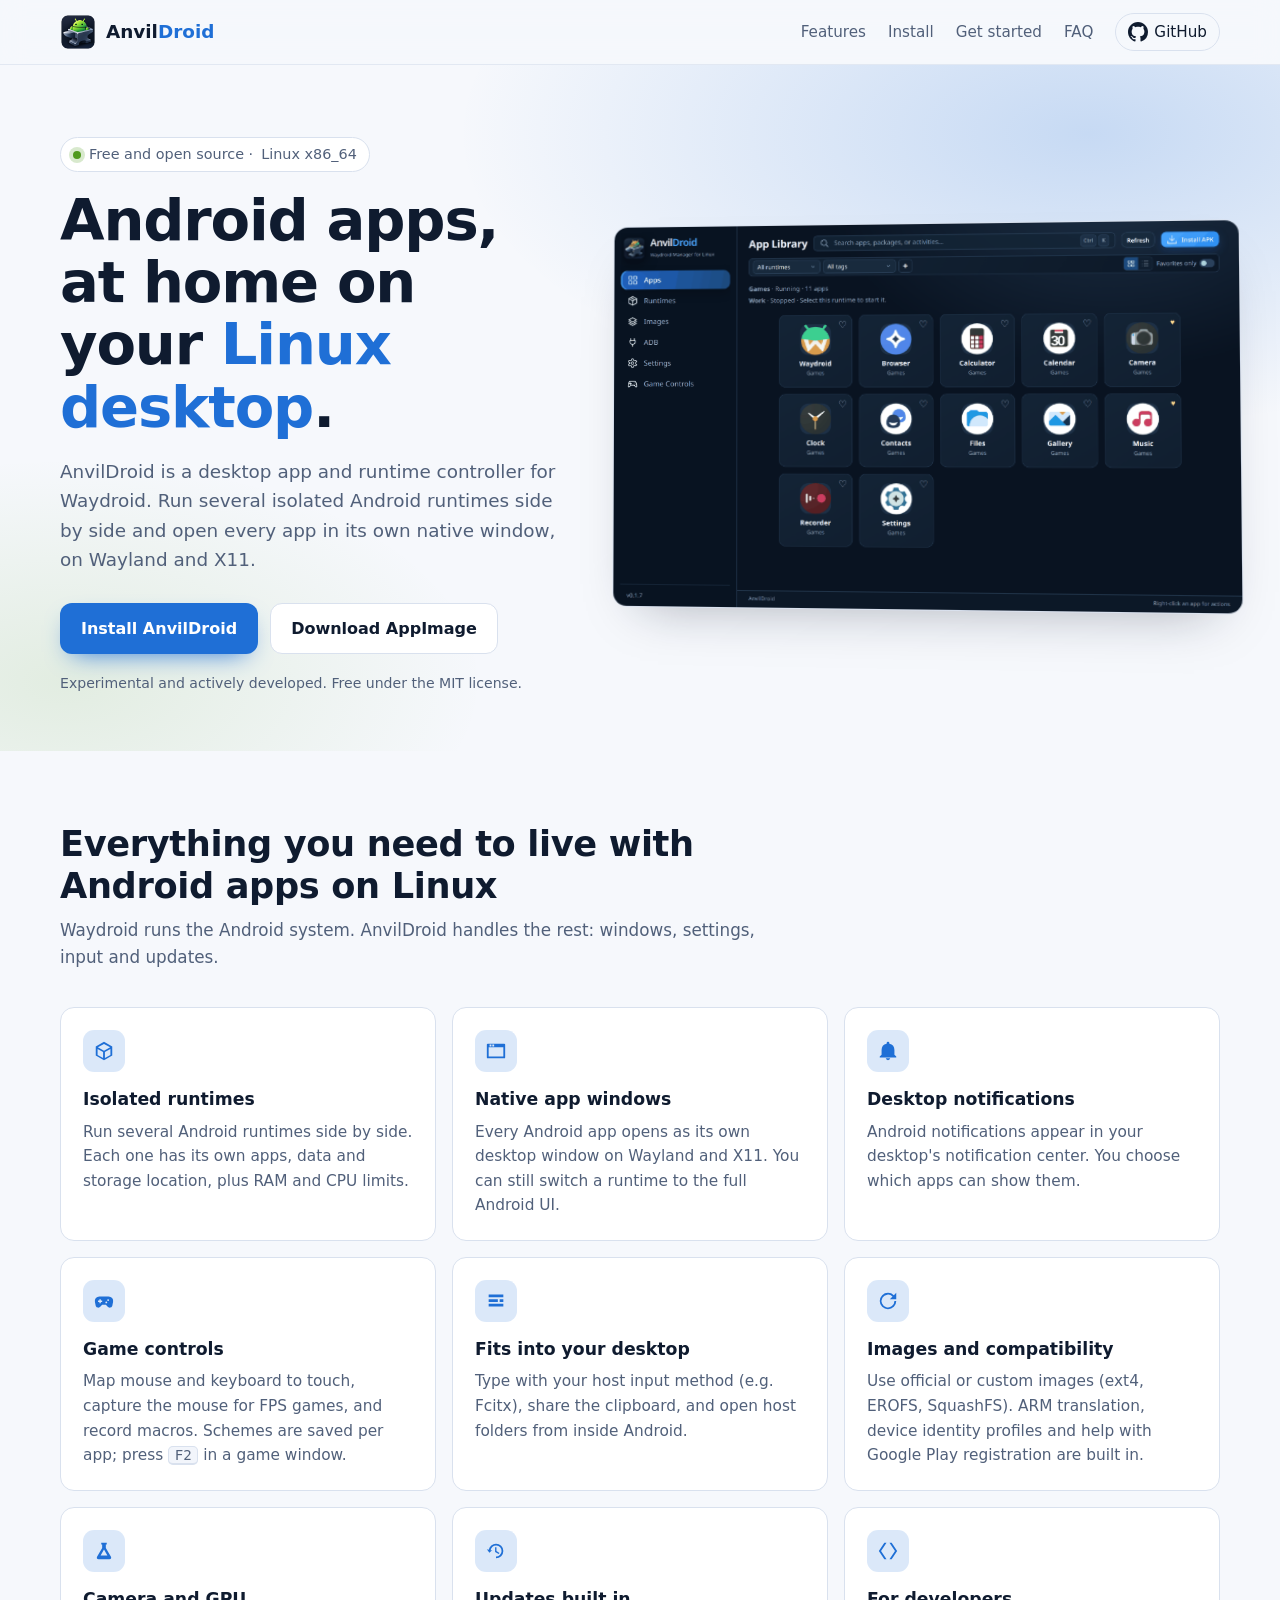
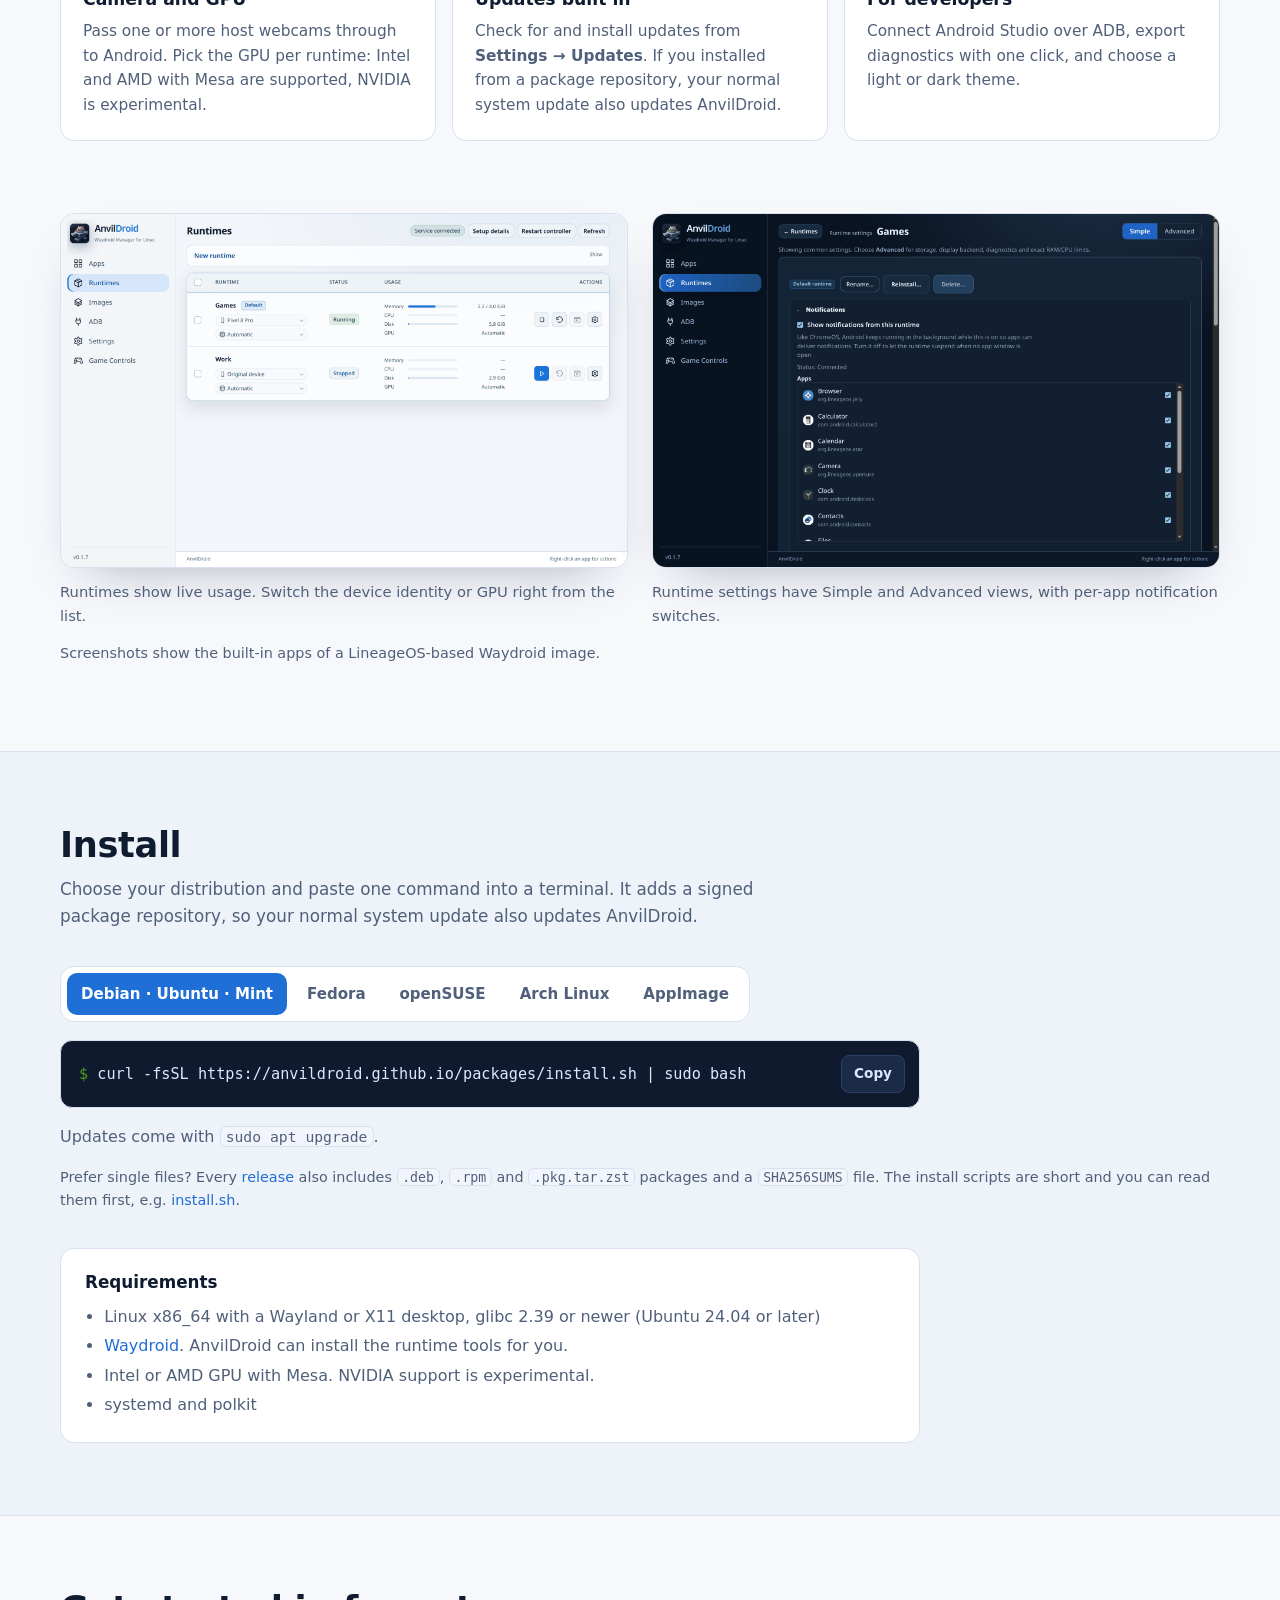
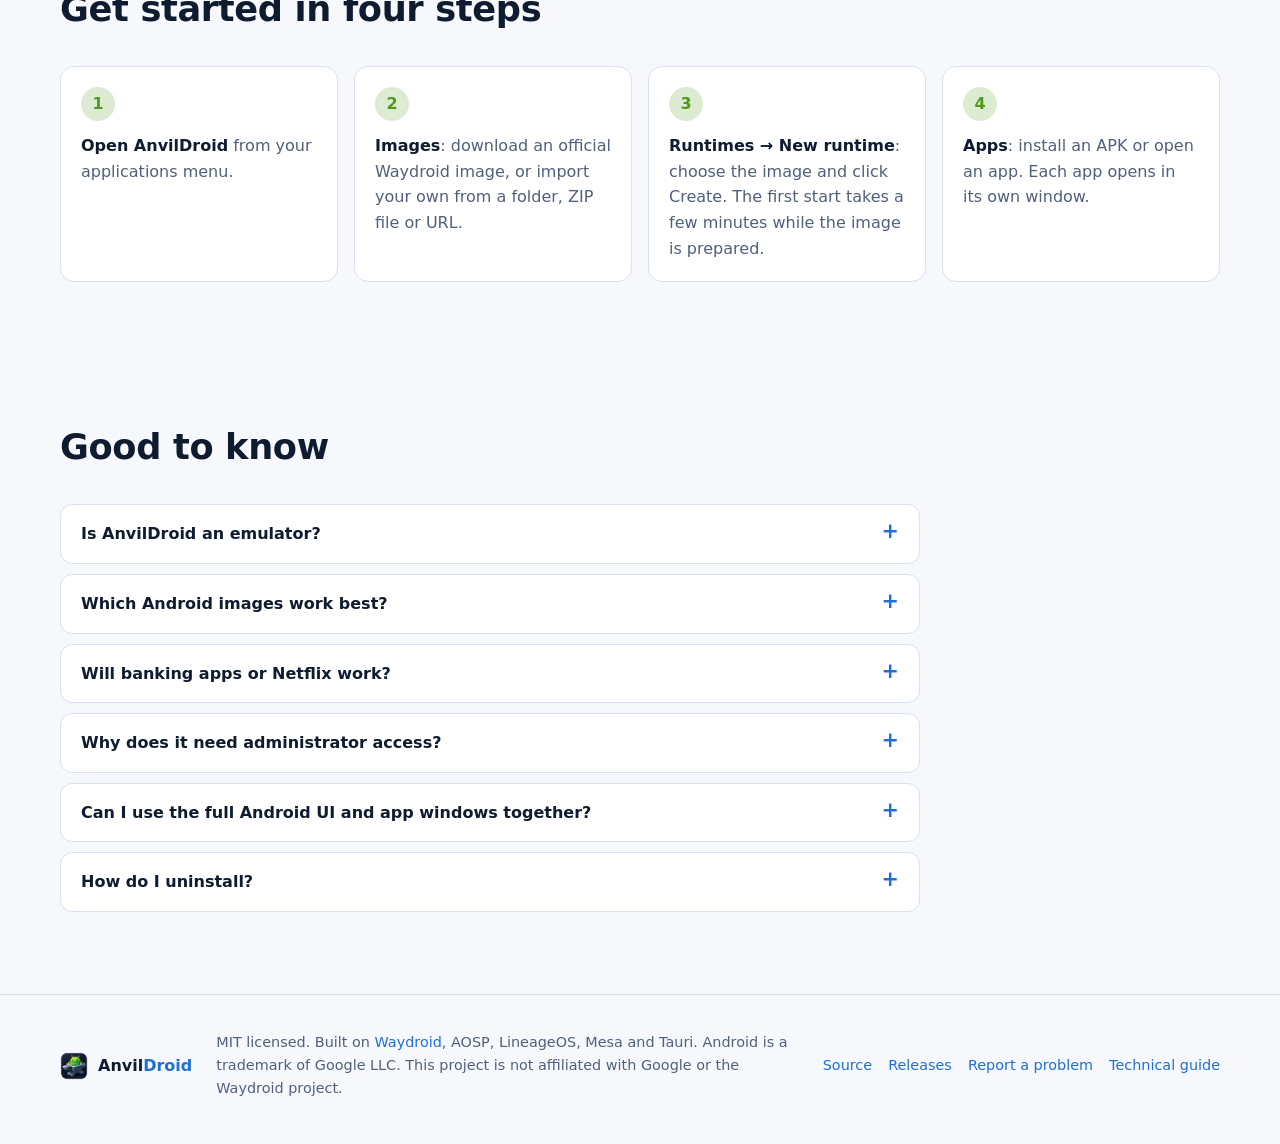
==== index.html @ 88a182c9 "Add AnvilDroid website: features and install guide" ====
<!doctype html>
<html lang="en">
<head>
  <meta charset="utf-8">
  <meta name="viewport" content="width=device-width, initial-scale=1">
  <title>AnvilDroid — Android apps on the Linux desktop</title>
  <meta name="description" content="AnvilDroid runs Android apps on Linux as native desktop windows. Isolated Waydroid runtimes, Wayland and X11 app windows, notifications, game controls and one-line installs.">
  <meta name="theme-color" content="#0b1322">
  <link rel="icon" type="image/png" href="assets/favicon.png">
  <link rel="canonical" href="https://anvildroid.github.io/">
  <meta property="og:type" content="website">
  <meta property="og:title" content="AnvilDroid — Android apps on the Linux desktop">
  <meta property="og:description" content="Isolated Android runtimes, native app windows on Wayland and X11, notifications and game controls. Built on Waydroid.">
  <meta property="og:url" content="https://anvildroid.github.io/">
  <meta property="og:image" content="https://anvildroid.github.io/assets/apps.png">
  <meta name="twitter:card" content="summary_large_image">
  <link rel="stylesheet" href="style.css">
  <script defer src="script.js"></script>
</head>
<body>
  <a class="skip" href="#install">Skip to install</a>

  <header class="nav">
    <div class="wrap nav-inner">
      <a class="brand" href="#top" aria-label="AnvilDroid home">
        <img src="assets/icon.png" alt="" width="36" height="36">
        <span>Anvil<b>Droid</b></span>
      </a>
      <nav aria-label="Sections">
        <a href="#features">Features</a>
        <a href="#install">Install</a>
        <a href="#start">Get started</a>
        <a href="#faq">FAQ</a>
        <a class="gh" href="https://github.com/anvildroid/anvildroid" aria-label="AnvilDroid on GitHub">
          <svg viewBox="0 0 16 16" width="20" height="20" aria-hidden="true"><path fill="currentColor" d="M8 0C3.58 0 0 3.58 0 8c0 3.54 2.29 6.53 5.47 7.59.4.07.55-.17.55-.38 0-.19-.01-.82-.01-1.49-2.01.37-2.53-.49-2.69-.94-.09-.23-.48-.94-.82-1.13-.28-.15-.68-.52-.01-.53.63-.01 1.08.58 1.23.82.72 1.21 1.87.87 2.33.66.07-.52.28-.87.51-1.07-1.78-.2-3.64-.89-3.64-3.95 0-.87.31-1.59.82-2.15-.08-.2-.36-1.02.08-2.12 0 0 .67-.21 2.2.82.64-.18 1.32-.27 2-.27.68 0 1.36.09 2 .27 1.53-1.04 2.2-.82 2.2-.82.44 1.1.16 1.92.08 2.12.51.56.82 1.27.82 2.15 0 3.07-1.87 3.75-3.65 3.95.29.25.54.73.54 1.48 0 1.07-.01 1.93-.01 2.2 0 .21.15.46.55.38A8.013 8.013 0 0016 8c0-4.42-3.58-8-8-8z"/></svg>
          <span>GitHub</span>
        </a>
      </nav>
    </div>
  </header>

  <main id="top">
    <section class="hero">
      <div class="wrap hero-inner">
        <div class="hero-copy">
          <p class="eyebrow"><span class="dot" aria-hidden="true"></span> Free and open source · <span data-version>Linux x86_64</span></p>
          <h1>Android apps, at home on your <em>Linux desktop</em>.</h1>
          <p class="lead">AnvilDroid is a desktop app and runtime controller for Waydroid.
            Run several isolated Android runtimes side by side and open every app in its own native window,
            on Wayland and X11.</p>
          <div class="cta">
            <a class="btn primary" href="#install">Install AnvilDroid</a>
            <a class="btn ghost" href="https://github.com/anvildroid/anvildroid/releases/latest" data-release-link>Download AppImage</a>
          </div>
          <p class="note">Experimental and actively developed. Free under the MIT license.</p>
        </div>
        <figure class="shot hero-shot">
          <img src="assets/apps.png" alt="AnvilDroid app library showing Android apps from a running runtime" width="1920" height="1200">
        </figure>
      </div>
    </section>

    <section id="features" class="section">
      <div class="wrap">
        <header class="section-head">
          <h2>Everything you need to live with Android apps on Linux</h2>
          <p>Waydroid runs the Android system. AnvilDroid handles the rest: windows, settings, input and updates.</p>
        </header>
        <div class="features">
          <article class="feature">
            <div class="ico" aria-hidden="true"><svg viewBox="0 0 24 24"><path d="M12 2 3 7v10l9 5 9-5V7l-9-5Zm0 2.3 6.7 3.7L12 11.7 5.3 8 12 4.3ZM5 9.7l6 3.3v6.6l-6-3.3V9.7Zm8 9.9V13l6-3.3v6.6l-6 3.3Z"/></svg></div>
            <h3>Isolated runtimes</h3>
            <p>Run several Android runtimes side by side. Each one has its own apps, data and storage location, plus RAM and CPU limits.</p>
          </article>
          <article class="feature">
            <div class="ico" aria-hidden="true"><svg viewBox="0 0 24 24"><path d="M3 4h18a1 1 0 0 1 1 1v14a1 1 0 0 1-1 1H3a1 1 0 0 1-1-1V5a1 1 0 0 1 1-1Zm1 4v10h16V8H4Zm1-3v2h2V5H5Zm3 0v2h2V5H8Z"/></svg></div>
            <h3>Native app windows</h3>
            <p>Every Android app opens as its own desktop window on Wayland and X11. You can still switch a runtime to the full Android UI.</p>
          </article>
          <article class="feature">
            <div class="ico" aria-hidden="true"><svg viewBox="0 0 24 24"><path d="M12 22a2.5 2.5 0 0 0 2.45-2h-4.9A2.5 2.5 0 0 0 12 22Zm7-6V11a7 7 0 0 0-5.5-6.84V3.5a1.5 1.5 0 0 0-3 0v.66A7 7 0 0 0 5 11v5l-2 2v1h18v-1l-2-2Z"/></svg></div>
            <h3>Desktop notifications</h3>
            <p>Android notifications appear in your desktop's notification center. You choose which apps can show them.</p>
          </article>
          <article class="feature">
            <div class="ico" aria-hidden="true"><svg viewBox="0 0 24 24"><path d="M7 7h10a5 5 0 0 1 4.9 6l-.9 4.4A3 3 0 0 1 15.8 18L14 16h-4l-1.8 2a3 3 0 0 1-5.2-.6L2.1 13A5 5 0 0 1 7 7Zm0 3v1.5H5.5v1.5H7v1.5h1.5V13H10v-1.5H8.5V10H7Zm9.5 0a1 1 0 1 0 0 2 1 1 0 0 0 0-2Zm-2 2.5a1 1 0 1 0 0 2 1 1 0 0 0 0-2Z"/></svg></div>
            <h3>Game controls</h3>
            <p>Map mouse and keyboard to touch, capture the mouse for FPS games, and record macros. Schemes are saved per app; press <kbd>F2</kbd> in a game window.</p>
          </article>
          <article class="feature">
            <div class="ico" aria-hidden="true"><svg viewBox="0 0 24 24"><path d="M4 5h16v3H4V5Zm0 5h10v3H4v-3Zm0 5h16v3H4v-3Zm12-5h4v3h-4v-3Z"/></svg></div>
            <h3>Fits into your desktop</h3>
            <p>Type with your host input method (e.g. Fcitx), share the clipboard, and open host folders from inside Android.</p>
          </article>
          <article class="feature">
            <div class="ico" aria-hidden="true"><svg viewBox="0 0 24 24"><path d="M12 3a9 9 0 1 0 9 9h-2a7 7 0 1 1-2.05-4.95L14 10h7V3l-2.64 2.64A8.97 8.97 0 0 0 12 3Z"/></svg></div>
            <h3>Images and compatibility</h3>
            <p>Use official or custom images (ext4, EROFS, SquashFS). ARM translation, device identity profiles and help with Google Play registration are built in.</p>
          </article>
          <article class="feature">
            <div class="ico" aria-hidden="true"><svg viewBox="0 0 24 24"><path d="M9 3h6v2h-1v3.6l5.6 9.7A2 2 0 0 1 17.9 21H6.1a2 2 0 0 1-1.7-2.7L10 8.6V5H9V3Zm3 7.4L8.3 17h7.4L12 10.4Z"/></svg></div>
            <h3>Camera and GPU</h3>
            <p>Pass one or more host webcams through to Android. Pick the GPU per runtime: Intel and AMD with Mesa are supported, NVIDIA is experimental.</p>
          </article>
          <article class="feature">
            <div class="ico" aria-hidden="true"><svg viewBox="0 0 24 24"><path d="M12 4a8 8 0 0 0-7.9 6.7L2 10l2.8 4L8 11l-1.9.4A6 6 0 1 1 12 18v2a8 8 0 0 0 0-16Zm-1 4v5l4 2.4.8-1.3-3.3-2V8H11Z"/></svg></div>
            <h3>Updates built in</h3>
            <p>Check for and install updates from <strong>Settings → Updates</strong>. If you installed from a package repository, your normal system update also updates AnvilDroid.</p>
          </article>
          <article class="feature">
            <div class="ico" aria-hidden="true"><svg viewBox="0 0 24 24"><path d="M8 3 2 12l6 9h2.4l-6-9 6-9H8Zm5.6 0 6 9-6 9H16l6-9-6-9h-2.4Z"/></svg></div>
            <h3>For developers</h3>
            <p>Connect Android Studio over ADB, export diagnostics with one click, and choose a light or dark theme.</p>
          </article>
        </div>
      </div>
    </section>

    <section class="section gallery-section" aria-label="Screenshots">
      <div class="wrap gallery">
        <figure class="shot">
          <img src="assets/runtimes.png" alt="Runtimes page with live usage and quick device and GPU selection" loading="lazy" width="1920" height="1200">
          <figcaption>Runtimes show live usage. Switch the device identity or GPU right from the list.</figcaption>
        </figure>
        <figure class="shot">
          <img src="assets/runtime-settings.png" alt="Runtime settings in the Simple view" loading="lazy" width="1920" height="1200">
          <figcaption>Runtime settings have Simple and Advanced views, with per-app notification switches.</figcaption>
        </figure>
      </div>
      <p class="wrap fine">Screenshots show the built-in apps of a LineageOS-based Waydroid image.</p>
    </section>

    <section id="install" class="section install-section">
      <div class="wrap">
        <header class="section-head">
          <h2>Install</h2>
          <p>Choose your distribution and paste one command into a terminal. It adds a signed package repository,
            so your normal system update also updates AnvilDroid.</p>
        </header>

        <div class="tabs" role="tablist" aria-label="Distribution">
          <button role="tab" id="tab-debian" aria-controls="panel-debian" aria-selected="true" data-distro="debian">Debian · Ubuntu · Mint</button>
          <button role="tab" id="tab-fedora" aria-controls="panel-fedora" aria-selected="false" tabindex="-1" data-distro="fedora">Fedora</button>
          <button role="tab" id="tab-opensuse" aria-controls="panel-opensuse" aria-selected="false" tabindex="-1" data-distro="opensuse">openSUSE</button>
          <button role="tab" id="tab-arch" aria-controls="panel-arch" aria-selected="false" tabindex="-1" data-distro="arch">Arch Linux</button>
          <button role="tab" id="tab-appimage" aria-controls="panel-appimage" aria-selected="false" tabindex="-1" data-distro="appimage">AppImage</button>
        </div>

        <div class="panel" role="tabpanel" id="panel-debian" aria-labelledby="tab-debian">
          <div class="cmd"><code>curl -fsSL https://anvildroid.github.io/packages/install.sh | sudo bash</code><button class="copy" type="button">Copy</button></div>
          <p>Updates come with <code>sudo apt upgrade</code>.</p>
        </div>
        <div class="panel" role="tabpanel" id="panel-fedora" aria-labelledby="tab-fedora" hidden>
          <div class="cmd"><code>curl -fsSL https://anvildroid.github.io/packages/install-fedora.sh | sudo bash</code><button class="copy" type="button">Copy</button></div>
          <p>Updates come with <code>sudo dnf upgrade</code>.</p>
        </div>
        <div class="panel" role="tabpanel" id="panel-opensuse" aria-labelledby="tab-opensuse" hidden>
          <div class="cmd"><code>curl -fsSL https://anvildroid.github.io/packages/install-opensuse.sh | sudo bash</code><button class="copy" type="button">Copy</button></div>
          <p>Updates come with <code>sudo zypper update</code>.</p>
        </div>
        <div class="panel" role="tabpanel" id="panel-arch" aria-labelledby="tab-arch" hidden>
          <div class="cmd"><code>curl -fsSL https://anvildroid.github.io/packages/install-arch.sh | sudo bash</code><button class="copy" type="button">Copy</button></div>
          <p>Updates come with <code>sudo pacman -Syu</code>.</p>
        </div>
        <div class="panel" role="tabpanel" id="panel-appimage" aria-labelledby="tab-appimage" hidden>
          <p>Works on any distribution. Download the AppImage, make it executable, then run it:</p>
          <div class="cmd"><code data-appimage-cmd>chmod +x AnvilDroid-*-x86_64.AppImage &amp;&amp; ./AnvilDroid-*-x86_64.AppImage</code><button class="copy" type="button">Copy</button></div>
          <p>The first launch asks for administrator approval to install the runtime controller. After that, the app updates itself from <strong>Settings → Updates</strong>.</p>
          <a class="btn primary small" href="https://github.com/anvildroid/anvildroid/releases/latest" data-release-link data-appimage-link>Download the AppImage</a>
        </div>

        <p class="fine">Prefer single files? Every <a href="https://github.com/anvildroid/anvildroid/releases/latest">release</a> also includes
          <code>.deb</code>, <code>.rpm</code> and <code>.pkg.tar.zst</code> packages and a <code>SHA256SUMS</code> file.
          The install scripts are short and you can read them first, e.g.
          <a href="https://anvildroid.github.io/packages/install.sh">install.sh</a>.</p>

        <div class="req">
          <h3>Requirements</h3>
          <ul>
            <li>Linux x86_64 with a Wayland or X11 desktop, glibc 2.39 or newer (Ubuntu 24.04 or later)</li>
            <li><a href="https://docs.waydro.id/">Waydroid</a>. AnvilDroid can install the runtime tools for you.</li>
            <li>Intel or AMD GPU with Mesa. NVIDIA support is experimental.</li>
            <li>systemd and polkit</li>
          </ul>
        </div>
      </div>
    </section>

    <section id="start" class="section">
      <div class="wrap">
        <header class="section-head">
          <h2>Get started in four steps</h2>
        </header>
        <ol class="steps">
          <li><b>Open AnvilDroid</b> from your applications menu.</li>
          <li><b>Images</b>: download an official Waydroid image, or import your own from a folder, ZIP file or URL.</li>
          <li><b>Runtimes → New runtime</b>: choose the image and click Create. The first start takes a few minutes while the image is prepared.</li>
          <li><b>Apps</b>: install an APK or open an app. Each app opens in its own window.</li>
        </ol>
      </div>
    </section>

    <section id="faq" class="section faq-section">
      <div class="wrap"><div class="faq">
        <header class="section-head">
          <h2>Good to know</h2>
        </header>
        <details>
          <summary>Is AnvilDroid an emulator?</summary>
          <p>No. Like Waydroid, AnvilDroid runs a full Android system in a Linux container that shares your kernel.
            It is not a virtual machine, so apps run at near-native speed. AnvilDroid manages the containers and turns app windows into desktop windows.</p>
        </details>
        <details>
          <summary>Which Android images work best?</summary>
          <p>The official Android 13 Waydroid images are the most tested. Newer and custom images are experimental.</p>
        </details>
        <details>
          <summary>Will banking apps or Netflix work?</summary>
          <p>Usually not. Apps that require Play Integrity, such as banking apps, some games and DRM-protected video, generally refuse to run.
            Other apps depend on the image, the ARM translator and your GPU.</p>
        </details>
        <details>
          <summary>Why does it need administrator access?</summary>
          <p>Android runtimes need kernel features (binder, namespaces, mounts) that only root can set up.
            A small controller service runs as root and starts only when needed. The desktop app itself runs as your user.</p>
        </details>
        <details>
          <summary>Can I use the full Android UI and app windows together?</summary>
          <p>Not in the same runtime. Each runtime uses one mode at a time, and you can switch between them in its settings.</p>
        </details>
        <details>
          <summary>How do I uninstall?</summary>
          <p>Remove the package with your package manager, for example <code>sudo apt remove anvildroid-controller</code>.
            For the AppImage, delete the file.</p>
        </details>
      </div></div>
    </section>
  </main>

  <footer class="footer">
    <div class="wrap footer-inner">
      <div class="brand small">
        <img src="assets/icon.png" alt="" width="28" height="28">
        <span>Anvil<b>Droid</b></span>
      </div>
      <p>MIT licensed. Built on <a href="https://waydro.id">Waydroid</a>, AOSP, LineageOS, Mesa and Tauri.
        Android is a trademark of Google LLC. This project is not affiliated with Google or the Waydroid project.</p>
      <nav aria-label="Project links">
        <a href="https://github.com/anvildroid/anvildroid">Source</a>
        <a href="https://github.com/anvildroid/anvildroid/releases">Releases</a>
        <a href="https://github.com/anvildroid/anvildroid/issues">Report a problem</a>
        <a href="https://github.com/anvildroid/anvildroid/blob/main/docs/TECHNICAL.md">Technical guide</a>
      </nav>
    </div>
  </footer>
</body>
</html>
---- style.css ----
:root {
  --bg: #0b1322;
  --bg-2: #0f1a2e;
  --surface: #13203a;
  --surface-2: #182844;
  --line: #24365a;
  --text: #e8eef9;
  --muted: #9fb0cc;
  --accent: #3b9cff;
  --accent-2: #2a7fe0;
  --android: #8fd14f;
  --code: #0a111f;
  --radius: 14px;
  --shadow: 0 24px 60px -24px rgba(0, 0, 0, .65);
  color-scheme: dark;
}

@media (prefers-color-scheme: light) {
  :root:not([data-theme="dark"]) {
    --bg: #f6f8fc;
    --bg-2: #eef2f9;
    --surface: #ffffff;
    --surface-2: #f2f5fb;
    --line: #d9e1ee;
    --text: #0f1b2f;
    --muted: #51607a;
    --accent: #1f6fd6;
    --accent-2: #185cb4;
    --android: #4f9a1c;
    --code: #0f1a2e;
    --shadow: 0 24px 50px -28px rgba(15, 27, 47, .35);
    color-scheme: light;
  }
}

* { box-sizing: border-box; }
html { scroll-behavior: smooth; scroll-padding-top: 76px; }
@media (prefers-reduced-motion: reduce) { html { scroll-behavior: auto; } }
body {
  margin: 0;
  background: var(--bg);
  color: var(--text);
  font: 16px/1.6 system-ui, -apple-system, "Segoe UI", "Noto Sans", Ubuntu, Cantarell, sans-serif;
  -webkit-font-smoothing: antialiased;
}
img { max-width: 100%; height: auto; display: block; }
a { color: var(--accent); text-decoration: none; }
a:hover { text-decoration: underline; }
code, kbd {
  font-family: ui-monospace, "JetBrains Mono", "Cascadia Code", "DejaVu Sans Mono", monospace;
  font-size: .92em;
}
:not(pre) > code { background: var(--surface-2); border: 1px solid var(--line); padding: .05em .35em; border-radius: 6px; }
kbd { background: var(--surface-2); border: 1px solid var(--line); border-bottom-width: 2px; padding: 0 .4em; border-radius: 5px; }
:focus-visible { outline: 2px solid var(--accent); outline-offset: 3px; border-radius: 6px; }

.wrap { width: min(1160px, 100% - 32px); margin-inline: auto; }
.skip { position: absolute; left: -999px; top: 8px; background: var(--accent); color: #fff; padding: 8px 12px; border-radius: 8px; z-index: 20; }
.skip:focus { left: 16px; }

/* Navigation */
.nav {
  position: sticky; top: 0; z-index: 10;
  background: color-mix(in srgb, var(--bg) 82%, transparent);
  backdrop-filter: saturate(1.4) blur(12px);
  border-bottom: 1px solid color-mix(in srgb, var(--line) 70%, transparent);
}
.nav-inner { display: flex; align-items: center; justify-content: space-between; height: 64px; gap: 16px; }
.brand { display: flex; align-items: center; gap: 10px; color: var(--text); font-weight: 700; font-size: 1.15rem; }
.brand:hover { text-decoration: none; }
.brand img { border-radius: 9px; }
.brand b { color: var(--accent); font-weight: 700; }
.brand.small { font-size: 1rem; }
.nav nav { display: flex; align-items: center; gap: 22px; }
.nav nav a { color: var(--muted); font-weight: 500; font-size: .95rem; }
.nav nav a:hover { color: var(--text); text-decoration: none; }
.nav .gh { display: inline-flex; align-items: center; gap: 6px; color: var(--text); border: 1px solid var(--line); padding: 6px 12px; border-radius: 999px; }
@media (max-width: 760px) {
  .nav nav a:not(.gh) { display: none; }
  .nav .gh span { display: none; }
}

/* Buttons */
.btn {
  display: inline-flex; align-items: center; justify-content: center;
  padding: 12px 20px; border-radius: 12px; font-weight: 600;
  border: 1px solid transparent; transition: background .15s, border-color .15s, transform .15s;
}
.btn:hover { text-decoration: none; transform: translateY(-1px); }
.btn.primary { background: var(--accent); color: #fff; box-shadow: 0 10px 26px -12px var(--accent); }
.btn.primary:hover { background: var(--accent-2); }
.btn.ghost { color: var(--text); border-color: var(--line); background: var(--surface); }
.btn.ghost:hover { border-color: var(--accent); }
.btn.small { padding: 9px 16px; font-size: .95rem; }

/* Hero */
.hero {
  position: relative; overflow: hidden;
  padding: 72px 0 56px;
  background:
    radial-gradient(900px 420px at 85% 10%, color-mix(in srgb, var(--accent) 22%, transparent), transparent 70%),
    radial-gradient(600px 320px at 5% 90%, color-mix(in srgb, var(--android) 12%, transparent), transparent 70%);
}
.hero-inner { display: grid; grid-template-columns: minmax(0, 5fr) minmax(0, 6fr); gap: 48px; align-items: center; }
.eyebrow { display: inline-flex; align-items: center; gap: 8px; margin: 0 0 18px; color: var(--muted); font-size: .9rem; font-weight: 500;
  border: 1px solid var(--line); background: var(--surface); padding: 5px 12px; border-radius: 999px; }
.eyebrow .dot { width: 8px; height: 8px; border-radius: 50%; background: var(--android); box-shadow: 0 0 0 4px color-mix(in srgb, var(--android) 22%, transparent); }
h1 { font-size: clamp(2.2rem, 4.6vw, 3.6rem); line-height: 1.08; letter-spacing: -.02em; margin: 0 0 18px; }
h1 em { font-style: normal; color: var(--accent); }
.lead { font-size: 1.15rem; color: var(--muted); margin: 0 0 28px; max-width: 34em; }
.cta { display: flex; flex-wrap: wrap; gap: 12px; }
.note { color: var(--muted); font-size: .88rem; margin: 18px 0 0; }
.shot { margin: 0; }
.shot img { border-radius: var(--radius); border: 1px solid var(--line); box-shadow: var(--shadow); background: var(--bg-2); }
.hero-shot img { transform: perspective(1600px) rotateY(-6deg) rotateX(2deg); transform-origin: left center; }
@media (max-width: 960px) {
  .hero { padding-top: 48px; }
  .hero-inner { grid-template-columns: 1fr; gap: 36px; }
  .hero-shot img { transform: none; }
}

/* Sections */
.section { padding: 72px 0; }
.section-head { max-width: 46em; margin-bottom: 36px; }
.section-head h2 { font-size: clamp(1.6rem, 3vw, 2.2rem); line-height: 1.2; letter-spacing: -.01em; margin: 0 0 10px; }
.section-head p { color: var(--muted); margin: 0; font-size: 1.05rem; }
.fine { color: var(--muted); font-size: .9rem; }

.features { display: grid; grid-template-columns: repeat(3, minmax(0, 1fr)); gap: 16px; }
@media (max-width: 960px) { .features { grid-template-columns: repeat(2, minmax(0, 1fr)); } }
@media (max-width: 600px) { .features { grid-template-columns: 1fr; } }
.feature { background: var(--surface); border: 1px solid var(--line); border-radius: var(--radius); padding: 22px; }
.feature h3 { margin: 14px 0 6px; font-size: 1.08rem; }
.feature p { margin: 0; color: var(--muted); font-size: .96rem; }
.ico { width: 42px; height: 42px; border-radius: 11px; display: grid; place-items: center;
  background: color-mix(in srgb, var(--accent) 16%, transparent); color: var(--accent); }
.ico svg { width: 22px; height: 22px; fill: currentColor; }

.gallery-section { padding-top: 0; }
.gallery { display: grid; grid-template-columns: repeat(2, minmax(0, 1fr)); gap: 24px; }
@media (max-width: 760px) { .gallery { grid-template-columns: 1fr; } }
.gallery figcaption { color: var(--muted); font-size: .92rem; margin-top: 12px; }

/* Install */
.install-section { background: var(--bg-2); border-block: 1px solid var(--line); }
.tabs { display: flex; flex-wrap: wrap; gap: 6px; padding: 6px; background: var(--surface); border: 1px solid var(--line); border-radius: 14px; width: fit-content; max-width: 100%; }
.tabs button {
  font: inherit; font-weight: 600; font-size: .94rem; color: var(--muted);
  background: transparent; border: 0; padding: 9px 14px; border-radius: 10px; cursor: pointer;
}
.tabs button:hover { color: var(--text); }
.tabs button[aria-selected="true"] { background: var(--accent); color: #fff; }
.panel { margin-top: 18px; max-width: 860px; }
.panel p { color: var(--muted); }
.cmd {
  display: flex; align-items: center; gap: 12px;
  background: var(--code); color: #dbe7ff; border: 1px solid var(--line); border-radius: 12px;
  padding: 14px 14px 14px 18px; overflow: hidden;
}
.cmd code { flex: 1; min-width: 0; overflow-x: auto; white-space: nowrap; font-size: .95rem; background: none; border: 0; padding: 4px 0; }
.cmd code::before { content: "$ "; color: var(--android); user-select: none; }
.copy {
  flex: none; font: inherit; font-size: .85rem; font-weight: 600; cursor: pointer;
  color: #dbe7ff; background: #1b2a47; border: 1px solid #2c3f66; padding: 7px 12px; border-radius: 8px;
}
.copy:hover { background: #24375c; }
.copy.done { background: var(--android); border-color: var(--android); color: #0b1322; }
.req { margin-top: 36px; background: var(--surface); border: 1px solid var(--line); border-radius: var(--radius); padding: 20px 24px; max-width: 860px; }
.req h3 { margin: 0 0 8px; font-size: 1.05rem; }
.req ul { margin: 0; padding-left: 1.2em; color: var(--muted); }
.req li { margin: 4px 0; }

/* Steps */
.steps { list-style: none; counter-reset: step; margin: 0; padding: 0; display: grid; grid-template-columns: repeat(4, minmax(0, 1fr)); gap: 16px; }
@media (max-width: 960px) { .steps { grid-template-columns: repeat(2, minmax(0, 1fr)); } }
@media (max-width: 600px) { .steps { grid-template-columns: 1fr; } }
.steps li { counter-increment: step; background: var(--surface); border: 1px solid var(--line); border-radius: var(--radius); padding: 20px; color: var(--muted); }
.steps li::before { content: counter(step); display: grid; place-items: center; width: 34px; height: 34px; border-radius: 50%;
  background: color-mix(in srgb, var(--android) 20%, transparent); color: var(--android); font-weight: 700; margin-bottom: 12px; }
.steps b { color: var(--text); }

/* FAQ */
.faq { max-width: 860px; }
.faq details { background: var(--surface); border: 1px solid var(--line); border-radius: 12px; padding: 0 20px; margin-bottom: 10px; }
.faq summary { cursor: pointer; font-weight: 600; padding: 16px 0; list-style: none; display: flex; justify-content: space-between; gap: 16px; }
.faq summary::-webkit-details-marker { display: none; }
.faq summary::after { content: "+"; color: var(--accent); font-size: 1.3rem; line-height: 1; }
.faq details[open] summary::after { content: "–"; }
.faq details p { color: var(--muted); margin: 0 0 16px; }

/* Footer */
.footer { border-top: 1px solid var(--line); padding: 36px 0 44px; color: var(--muted); font-size: .9rem; }
.footer-inner { display: grid; grid-template-columns: auto 1fr auto; gap: 24px; align-items: center; }
.footer p { margin: 0; }
.footer nav { display: flex; flex-wrap: wrap; gap: 16px; }
@media (max-width: 860px) { .footer-inner { grid-template-columns: 1fr; } }
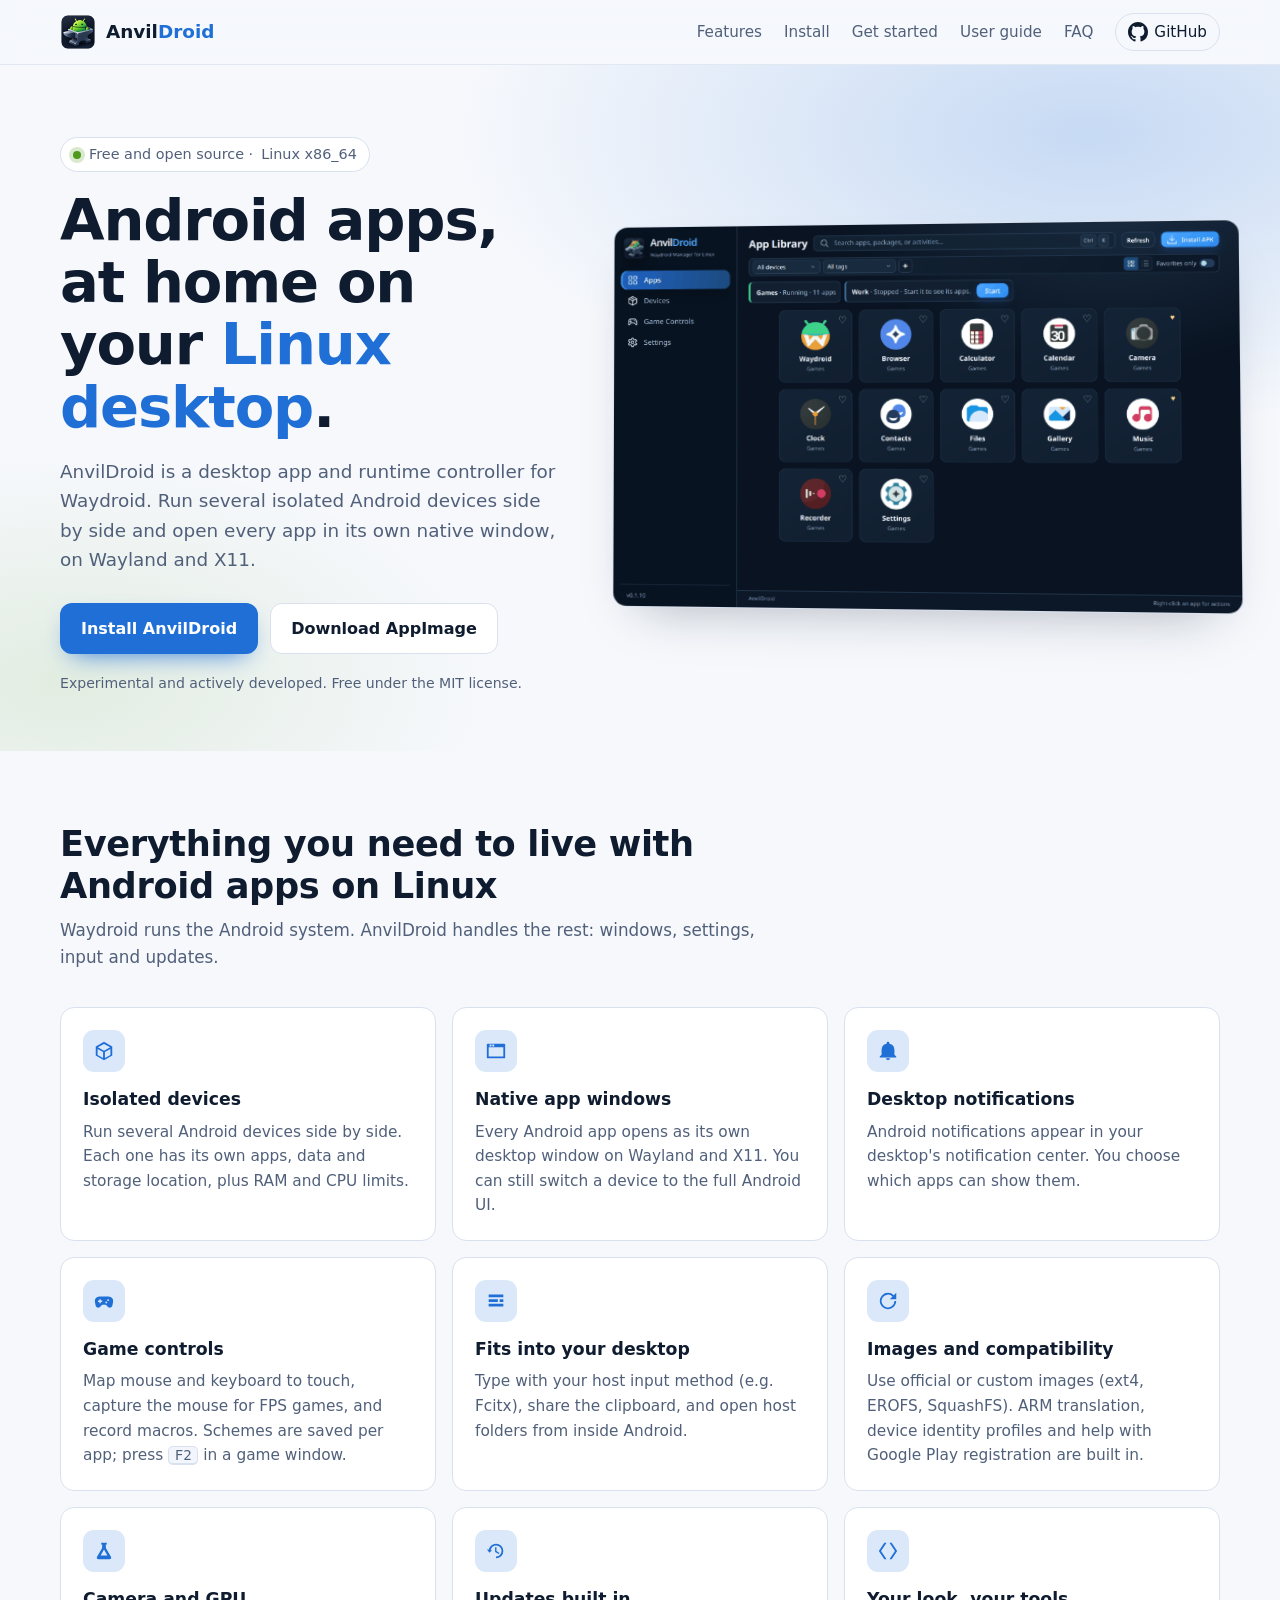
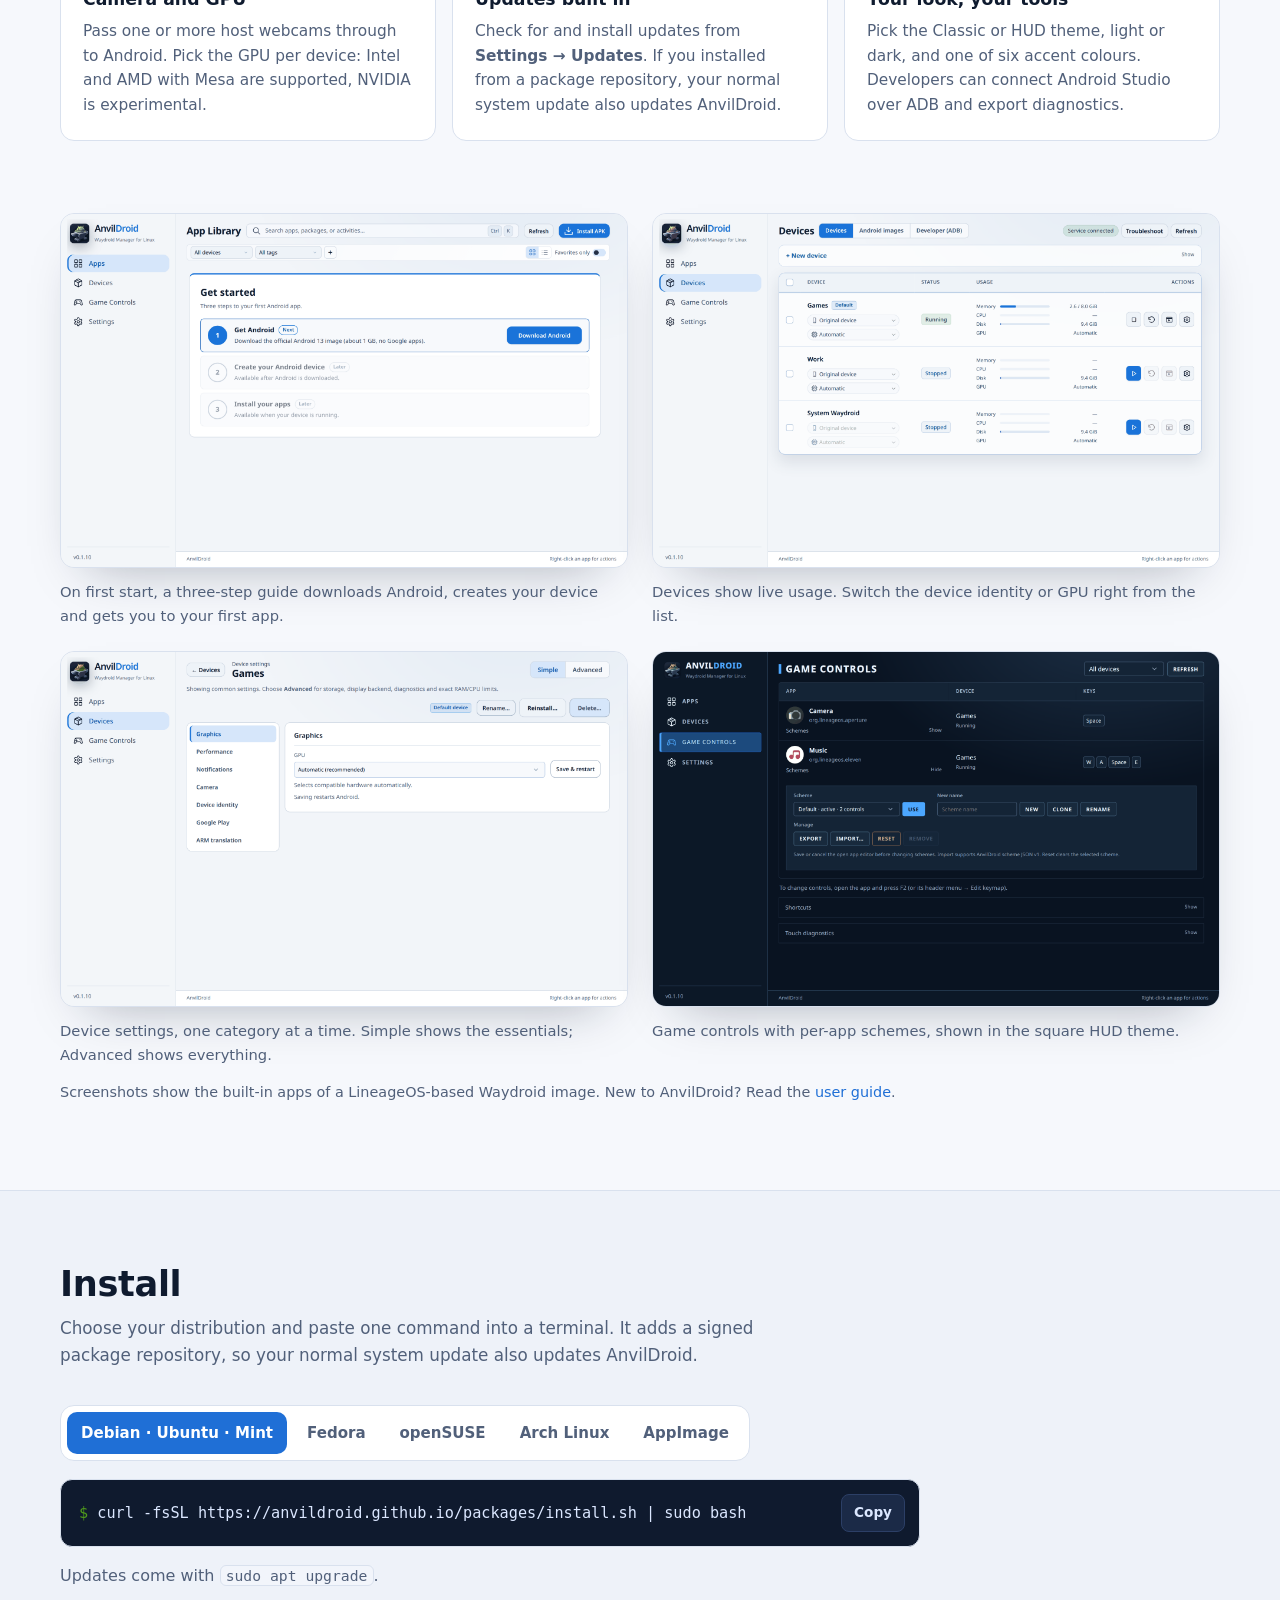
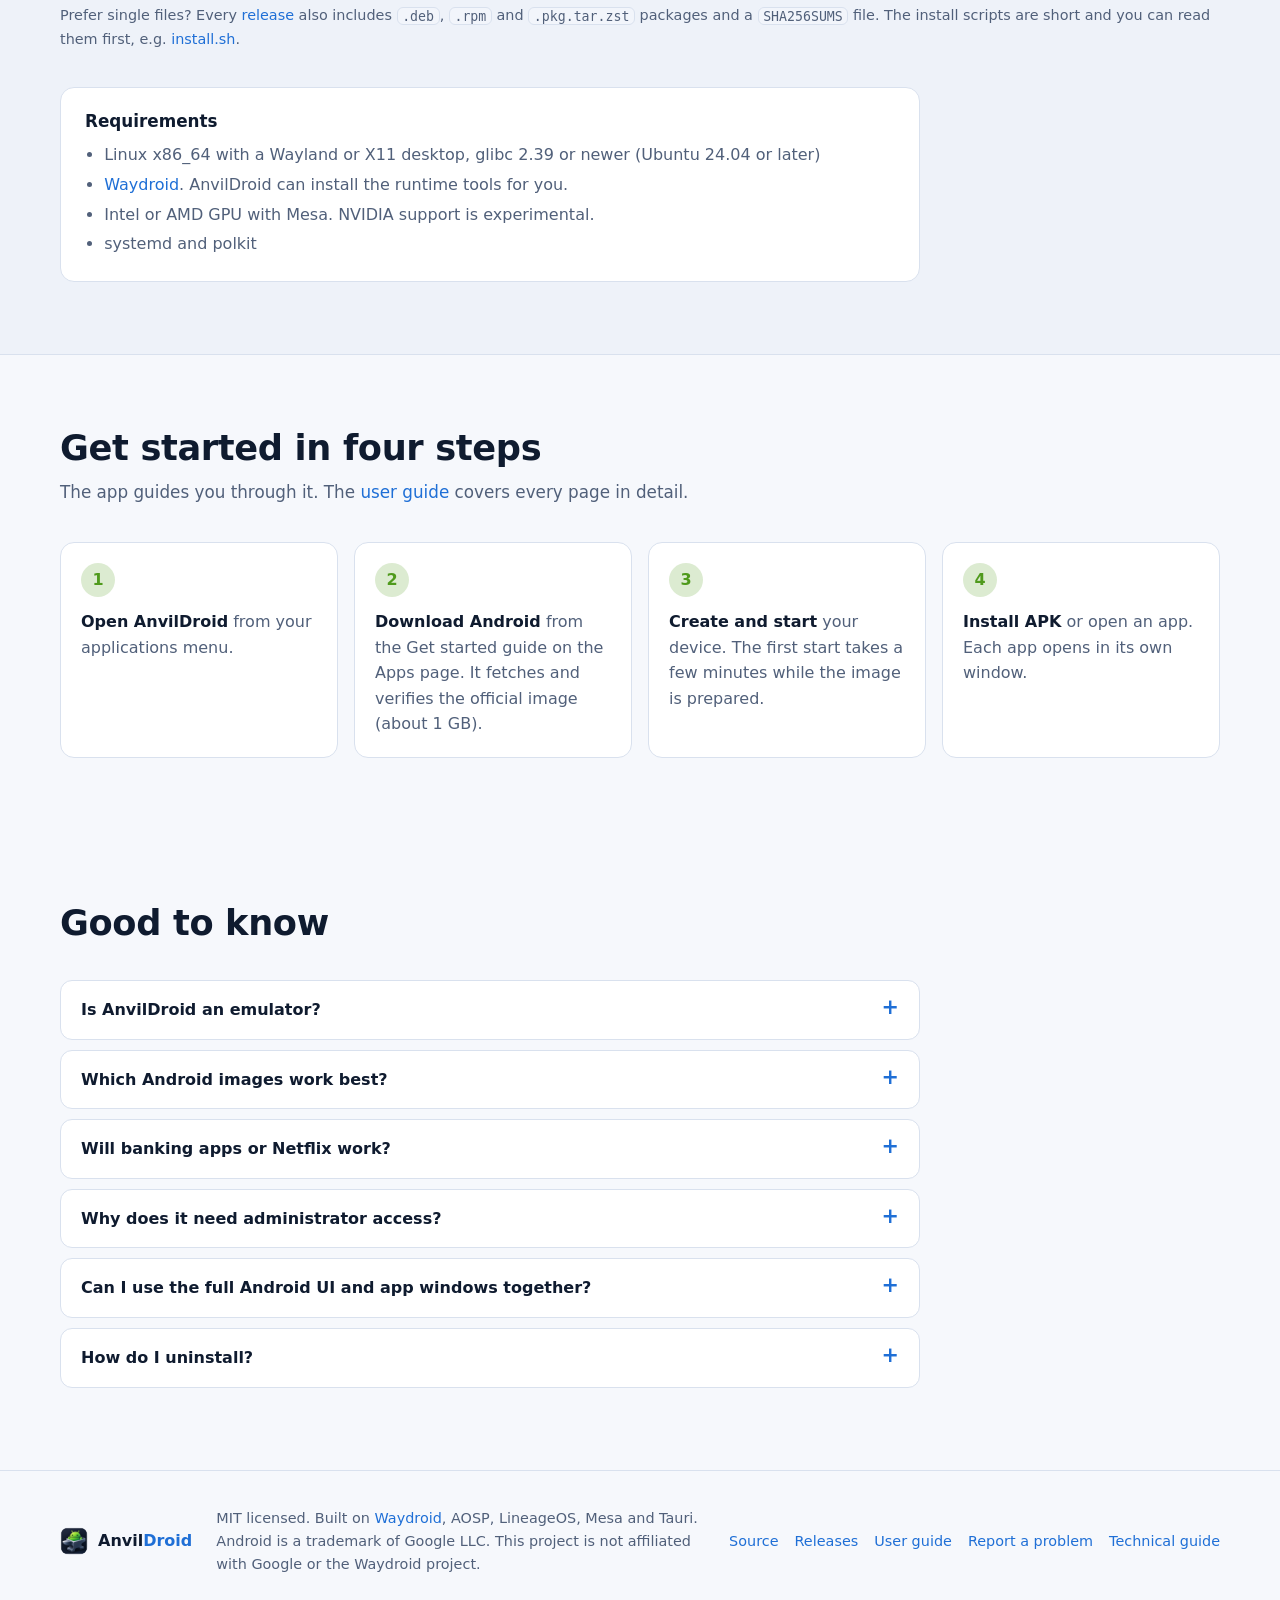
==== commit 36467481: "Devices wording, new screenshots and a user guide - Home: runtimes are now devices, the guided first" ====
--- a/index.html
+++ b/index.html
@@ -4,13 +4,13 @@
   <meta charset="utf-8">
   <meta name="viewport" content="width=device-width, initial-scale=1">
   <title>AnvilDroid — Android apps on the Linux desktop</title>
-  <meta name="description" content="AnvilDroid runs Android apps on Linux as native desktop windows. Isolated Waydroid runtimes, Wayland and X11 app windows, notifications, game controls and one-line installs.">
+  <meta name="description" content="AnvilDroid runs Android apps on Linux as native desktop windows. Isolated Android devices on Waydroid, Wayland and X11 app windows, notifications, game controls and one-line installs.">
   <meta name="theme-color" content="#0b1322">
   <link rel="icon" type="image/png" href="assets/favicon.png">
   <link rel="canonical" href="https://anvildroid.github.io/">
   <meta property="og:type" content="website">
   <meta property="og:title" content="AnvilDroid — Android apps on the Linux desktop">
-  <meta property="og:description" content="Isolated Android runtimes, native app windows on Wayland and X11, notifications and game controls. Built on Waydroid.">
+  <meta property="og:description" content="Isolated Android devices, native app windows on Wayland and X11, notifications and game controls. Built on Waydroid.">
   <meta property="og:url" content="https://anvildroid.github.io/">
   <meta property="og:image" content="https://anvildroid.github.io/assets/apps.png">
   <meta name="twitter:card" content="summary_large_image">
@@ -30,6 +30,7 @@
         <a href="#features">Features</a>
         <a href="#install">Install</a>
         <a href="#start">Get started</a>
+        <a href="guide.html">User guide</a>
         <a href="#faq">FAQ</a>
         <a class="gh" href="https://github.com/anvildroid/anvildroid" aria-label="AnvilDroid on GitHub">
           <svg viewBox="0 0 16 16" width="20" height="20" aria-hidden="true"><path fill="currentColor" d="M8 0C3.58 0 0 3.58 0 8c0 3.54 2.29 6.53 5.47 7.59.4.07.55-.17.55-.38 0-.19-.01-.82-.01-1.49-2.01.37-2.53-.49-2.69-.94-.09-.23-.48-.94-.82-1.13-.28-.15-.68-.52-.01-.53.63-.01 1.08.58 1.23.82.72 1.21 1.87.87 2.33.66.07-.52.28-.87.51-1.07-1.78-.2-3.64-.89-3.64-3.95 0-.87.31-1.59.82-2.15-.08-.2-.36-1.02.08-2.12 0 0 .67-.21 2.2.82.64-.18 1.32-.27 2-.27.68 0 1.36.09 2 .27 1.53-1.04 2.2-.82 2.2-.82.44 1.1.16 1.92.08 2.12.51.56.82 1.27.82 2.15 0 3.07-1.87 3.75-3.65 3.95.29.25.54.73.54 1.48 0 1.07-.01 1.93-.01 2.2 0 .21.15.46.55.38A8.013 8.013 0 0016 8c0-4.42-3.58-8-8-8z"/></svg>
@@ -46,7 +47,7 @@
           <p class="eyebrow"><span class="dot" aria-hidden="true"></span> Free and open source · <span data-version>Linux x86_64</span></p>
           <h1>Android apps, at home on your <em>Linux desktop</em>.</h1>
           <p class="lead">AnvilDroid is a desktop app and runtime controller for Waydroid.
-            Run several isolated Android runtimes side by side and open every app in its own native window,
+            Run several isolated Android devices side by side and open every app in its own native window,
             on Wayland and X11.</p>
           <div class="cta">
             <a class="btn primary" href="#install">Install AnvilDroid</a>
@@ -55,7 +56,7 @@
           <p class="note">Experimental and actively developed. Free under the MIT license.</p>
         </div>
         <figure class="shot hero-shot">
-          <img src="assets/apps.png" alt="AnvilDroid app library showing Android apps from a running runtime" width="1920" height="1200">
+          <img src="assets/apps.png" alt="AnvilDroid app library showing Android apps from a running device" width="1920" height="1200">
         </figure>
       </div>
     </section>
@@ -69,13 +70,13 @@
         <div class="features">
           <article class="feature">
             <div class="ico" aria-hidden="true"><svg viewBox="0 0 24 24"><path d="M12 2 3 7v10l9 5 9-5V7l-9-5Zm0 2.3 6.7 3.7L12 11.7 5.3 8 12 4.3ZM5 9.7l6 3.3v6.6l-6-3.3V9.7Zm8 9.9V13l6-3.3v6.6l-6 3.3Z"/></svg></div>
-            <h3>Isolated runtimes</h3>
-            <p>Run several Android runtimes side by side. Each one has its own apps, data and storage location, plus RAM and CPU limits.</p>
+            <h3>Isolated devices</h3>
+            <p>Run several Android devices side by side. Each one has its own apps, data and storage location, plus RAM and CPU limits.</p>
           </article>
           <article class="feature">
             <div class="ico" aria-hidden="true"><svg viewBox="0 0 24 24"><path d="M3 4h18a1 1 0 0 1 1 1v14a1 1 0 0 1-1 1H3a1 1 0 0 1-1-1V5a1 1 0 0 1 1-1Zm1 4v10h16V8H4Zm1-3v2h2V5H5Zm3 0v2h2V5H8Z"/></svg></div>
             <h3>Native app windows</h3>
-            <p>Every Android app opens as its own desktop window on Wayland and X11. You can still switch a runtime to the full Android UI.</p>
+            <p>Every Android app opens as its own desktop window on Wayland and X11. You can still switch a device to the full Android UI.</p>
           </article>
           <article class="feature">
             <div class="ico" aria-hidden="true"><svg viewBox="0 0 24 24"><path d="M12 22a2.5 2.5 0 0 0 2.45-2h-4.9A2.5 2.5 0 0 0 12 22Zm7-6V11a7 7 0 0 0-5.5-6.84V3.5a1.5 1.5 0 0 0-3 0v.66A7 7 0 0 0 5 11v5l-2 2v1h18v-1l-2-2Z"/></svg></div>
@@ -100,7 +101,7 @@
           <article class="feature">
             <div class="ico" aria-hidden="true"><svg viewBox="0 0 24 24"><path d="M9 3h6v2h-1v3.6l5.6 9.7A2 2 0 0 1 17.9 21H6.1a2 2 0 0 1-1.7-2.7L10 8.6V5H9V3Zm3 7.4L8.3 17h7.4L12 10.4Z"/></svg></div>
             <h3>Camera and GPU</h3>
-            <p>Pass one or more host webcams through to Android. Pick the GPU per runtime: Intel and AMD with Mesa are supported, NVIDIA is experimental.</p>
+            <p>Pass one or more host webcams through to Android. Pick the GPU per device: Intel and AMD with Mesa are supported, NVIDIA is experimental.</p>
           </article>
           <article class="feature">
             <div class="ico" aria-hidden="true"><svg viewBox="0 0 24 24"><path d="M12 4a8 8 0 0 0-7.9 6.7L2 10l2.8 4L8 11l-1.9.4A6 6 0 1 1 12 18v2a8 8 0 0 0 0-16Zm-1 4v5l4 2.4.8-1.3-3.3-2V8H11Z"/></svg></div>
@@ -109,8 +110,8 @@
           </article>
           <article class="feature">
             <div class="ico" aria-hidden="true"><svg viewBox="0 0 24 24"><path d="M8 3 2 12l6 9h2.4l-6-9 6-9H8Zm5.6 0 6 9-6 9H16l6-9-6-9h-2.4Z"/></svg></div>
-            <h3>For developers</h3>
-            <p>Connect Android Studio over ADB, export diagnostics with one click, and choose a light or dark theme.</p>
+            <h3>Your look, your tools</h3>
+            <p>Pick the Classic or HUD theme, light or dark, and one of six accent colours. Developers can connect Android Studio over ADB and export diagnostics.</p>
           </article>
         </div>
       </div>
@@ -119,15 +120,23 @@
     <section class="section gallery-section" aria-label="Screenshots">
       <div class="wrap gallery">
         <figure class="shot">
-          <img src="assets/runtimes.png" alt="Runtimes page with live usage and quick device and GPU selection" loading="lazy" width="1920" height="1200">
-          <figcaption>Runtimes show live usage. Switch the device identity or GPU right from the list.</figcaption>
-        </figure>
-        <figure class="shot">
-          <img src="assets/runtime-settings.png" alt="Runtime settings in the Simple view" loading="lazy" width="1920" height="1200">
-          <figcaption>Runtime settings have Simple and Advanced views, with per-app notification switches.</figcaption>
-        </figure>
-      </div>
-      <p class="wrap fine">Screenshots show the built-in apps of a LineageOS-based Waydroid image.</p>
+          <img src="assets/quick-start.png" alt="Get started guide: download Android, create a device, install apps" loading="lazy" width="1920" height="1200">
+          <figcaption>On first start, a three-step guide downloads Android, creates your device and gets you to your first app.</figcaption>
+        </figure>
+        <figure class="shot">
+          <img src="assets/devices.png" alt="Devices page with live usage and quick device and GPU selection" loading="lazy" width="1920" height="1200">
+          <figcaption>Devices show live usage. Switch the device identity or GPU right from the list.</figcaption>
+        </figure>
+        <figure class="shot">
+          <img src="assets/device-settings.png" alt="Device settings with categories on the left" loading="lazy" width="1920" height="1200">
+          <figcaption>Device settings, one category at a time. Simple shows the essentials; Advanced shows everything.</figcaption>
+        </figure>
+        <figure class="shot">
+          <img src="assets/game-controls.png" alt="Game Controls page with per-app control schemes in the HUD theme" loading="lazy" width="1920" height="1200">
+          <figcaption>Game controls with per-app schemes, shown in the square HUD theme.</figcaption>
+        </figure>
+      </div>
+      <p class="wrap fine">Screenshots show the built-in apps of a LineageOS-based Waydroid image. New to AnvilDroid? Read the <a href="guide.html">user guide</a>.</p>
     </section>
 
     <section id="install" class="section install-section">
@@ -190,12 +199,13 @@
       <div class="wrap">
         <header class="section-head">
           <h2>Get started in four steps</h2>
+          <p>The app guides you through it. The <a href="guide.html">user guide</a> covers every page in detail.</p>
         </header>
         <ol class="steps">
           <li><b>Open AnvilDroid</b> from your applications menu.</li>
-          <li><b>Images</b>: download an official Waydroid image, or import your own from a folder, ZIP file or URL.</li>
-          <li><b>Runtimes → New runtime</b>: choose the image and click Create. The first start takes a few minutes while the image is prepared.</li>
-          <li><b>Apps</b>: install an APK or open an app. Each app opens in its own window.</li>
+          <li><b>Download Android</b> from the Get started guide on the Apps page. It fetches and verifies the official image (about 1 GB).</li>
+          <li><b>Create and start</b> your device. The first start takes a few minutes while the image is prepared.</li>
+          <li><b>Install APK</b> or open an app. Each app opens in its own window.</li>
         </ol>
       </div>
     </section>
@@ -221,12 +231,12 @@
         </details>
         <details>
           <summary>Why does it need administrator access?</summary>
-          <p>Android runtimes need kernel features (binder, namespaces, mounts) that only root can set up.
+          <p>Android devices need kernel features (binder, namespaces, mounts) that only root can set up.
             A small controller service runs as root and starts only when needed. The desktop app itself runs as your user.</p>
         </details>
         <details>
           <summary>Can I use the full Android UI and app windows together?</summary>
-          <p>Not in the same runtime. Each runtime uses one mode at a time, and you can switch between them in its settings.</p>
+          <p>Not on the same device. Each device uses one mode at a time, and you can switch between them in its settings under Display.</p>
         </details>
         <details>
           <summary>How do I uninstall?</summary>
@@ -248,6 +258,7 @@
       <nav aria-label="Project links">
         <a href="https://github.com/anvildroid/anvildroid">Source</a>
         <a href="https://github.com/anvildroid/anvildroid/releases">Releases</a>
+        <a href="guide.html">User guide</a>
         <a href="https://github.com/anvildroid/anvildroid/issues">Report a problem</a>
         <a href="https://github.com/anvildroid/anvildroid/blob/main/docs/TECHNICAL.md">Technical guide</a>
       </nav>
--- a/style.css
+++ b/style.css
@@ -194,3 +194,46 @@
 .footer p { margin: 0; }
 .footer nav { display: flex; flex-wrap: wrap; gap: 16px; }
 @media (max-width: 860px) { .footer-inner { grid-template-columns: 1fr; } }
+
+/* User guide */
+.nav nav a[aria-current="page"] { color: var(--text); }
+.guide-hero { padding: 56px 0 32px;
+  background: radial-gradient(800px 320px at 85% 0%, color-mix(in srgb, var(--accent) 18%, transparent), transparent 70%); }
+.guide-hero h1 { font-size: clamp(2rem, 4vw, 3rem); }
+.guide-layout { display: grid; grid-template-columns: 220px minmax(0, 1fr); gap: 48px; align-items: start; padding-bottom: 72px; }
+.toc { position: sticky; top: 88px; font-size: .94rem; }
+.toc-title { margin: 0 0 10px; color: var(--muted); font-size: .8rem; font-weight: 600; letter-spacing: .06em; text-transform: uppercase; }
+.toc ol { list-style: none; margin: 0; padding: 0; border-left: 1px solid var(--line); }
+.toc a { display: block; padding: 6px 0 6px 14px; margin-left: -1px; border-left: 2px solid transparent; color: var(--muted); }
+.toc a:hover { color: var(--text); text-decoration: none; }
+.toc a[aria-current="true"] { color: var(--accent); border-left-color: var(--accent); font-weight: 600; }
+.guide { max-width: 820px; }
+.guide section { padding: 8px 0 40px; scroll-margin-top: 84px; }
+.guide section + section { border-top: 1px solid var(--line); padding-top: 40px; }
+.guide h2 { font-size: clamp(1.5rem, 2.6vw, 1.9rem); line-height: 1.2; margin: 0 0 16px; letter-spacing: -.01em; }
+.guide p, .guide li { color: var(--muted); }
+.guide b, .guide strong { color: var(--text); }
+.guide ul, .guide ol { padding-left: 1.3em; }
+.guide li { margin: 8px 0; }
+.guide .shot { margin: 8px 0 24px; }
+.guide .shot figcaption { color: var(--muted); font-size: .9rem; margin-top: 10px; }
+.guide-steps { counter-reset: step; list-style: none; padding: 0 !important; }
+.guide-steps li { counter-increment: step; position: relative; padding-left: 44px; margin: 14px 0; }
+.guide-steps li::before { content: counter(step); position: absolute; left: 0; top: -2px; display: grid; place-items: center; width: 30px; height: 30px; border-radius: 50%;
+  background: color-mix(in srgb, var(--android) 20%, transparent); color: var(--android); font-weight: 700; font-size: .9rem; }
+.note-box { padding: 14px 18px; border: 1px solid var(--line); border-left: 3px solid var(--accent); border-radius: 10px; background: var(--surface); }
+.table-wrap { overflow-x: auto; margin: 8px 0 20px; border: 1px solid var(--line); border-radius: 12px; }
+.guide table { width: 100%; border-collapse: collapse; font-size: .95rem; }
+.guide th, .guide td { padding: 10px 14px; text-align: left; vertical-align: top; border-bottom: 1px solid var(--line); }
+.guide th { background: var(--surface-2); color: var(--text); font-size: .85rem; }
+.guide td { color: var(--muted); }
+.guide td:first-child { color: var(--text); font-weight: 600; white-space: nowrap; }
+.guide tr:last-child td { border-bottom: 0; }
+.tag { display: inline-block; margin-left: 6px; padding: 0 6px; border: 1px solid var(--line); border-radius: 6px; color: var(--muted); font-size: .72rem; font-weight: 500; vertical-align: middle; }
+@media (max-width: 900px) {
+  .guide-layout { grid-template-columns: 1fr; gap: 8px; }
+  .toc { position: static; padding: 14px 16px; border: 1px solid var(--line); border-radius: 12px; background: var(--surface); }
+  .toc ol { display: flex; flex-wrap: wrap; gap: 4px 14px; border: 0; }
+  .toc a { padding: 2px 0; border: 0; margin: 0; }
+  .guide td:first-child { white-space: normal; }
+}
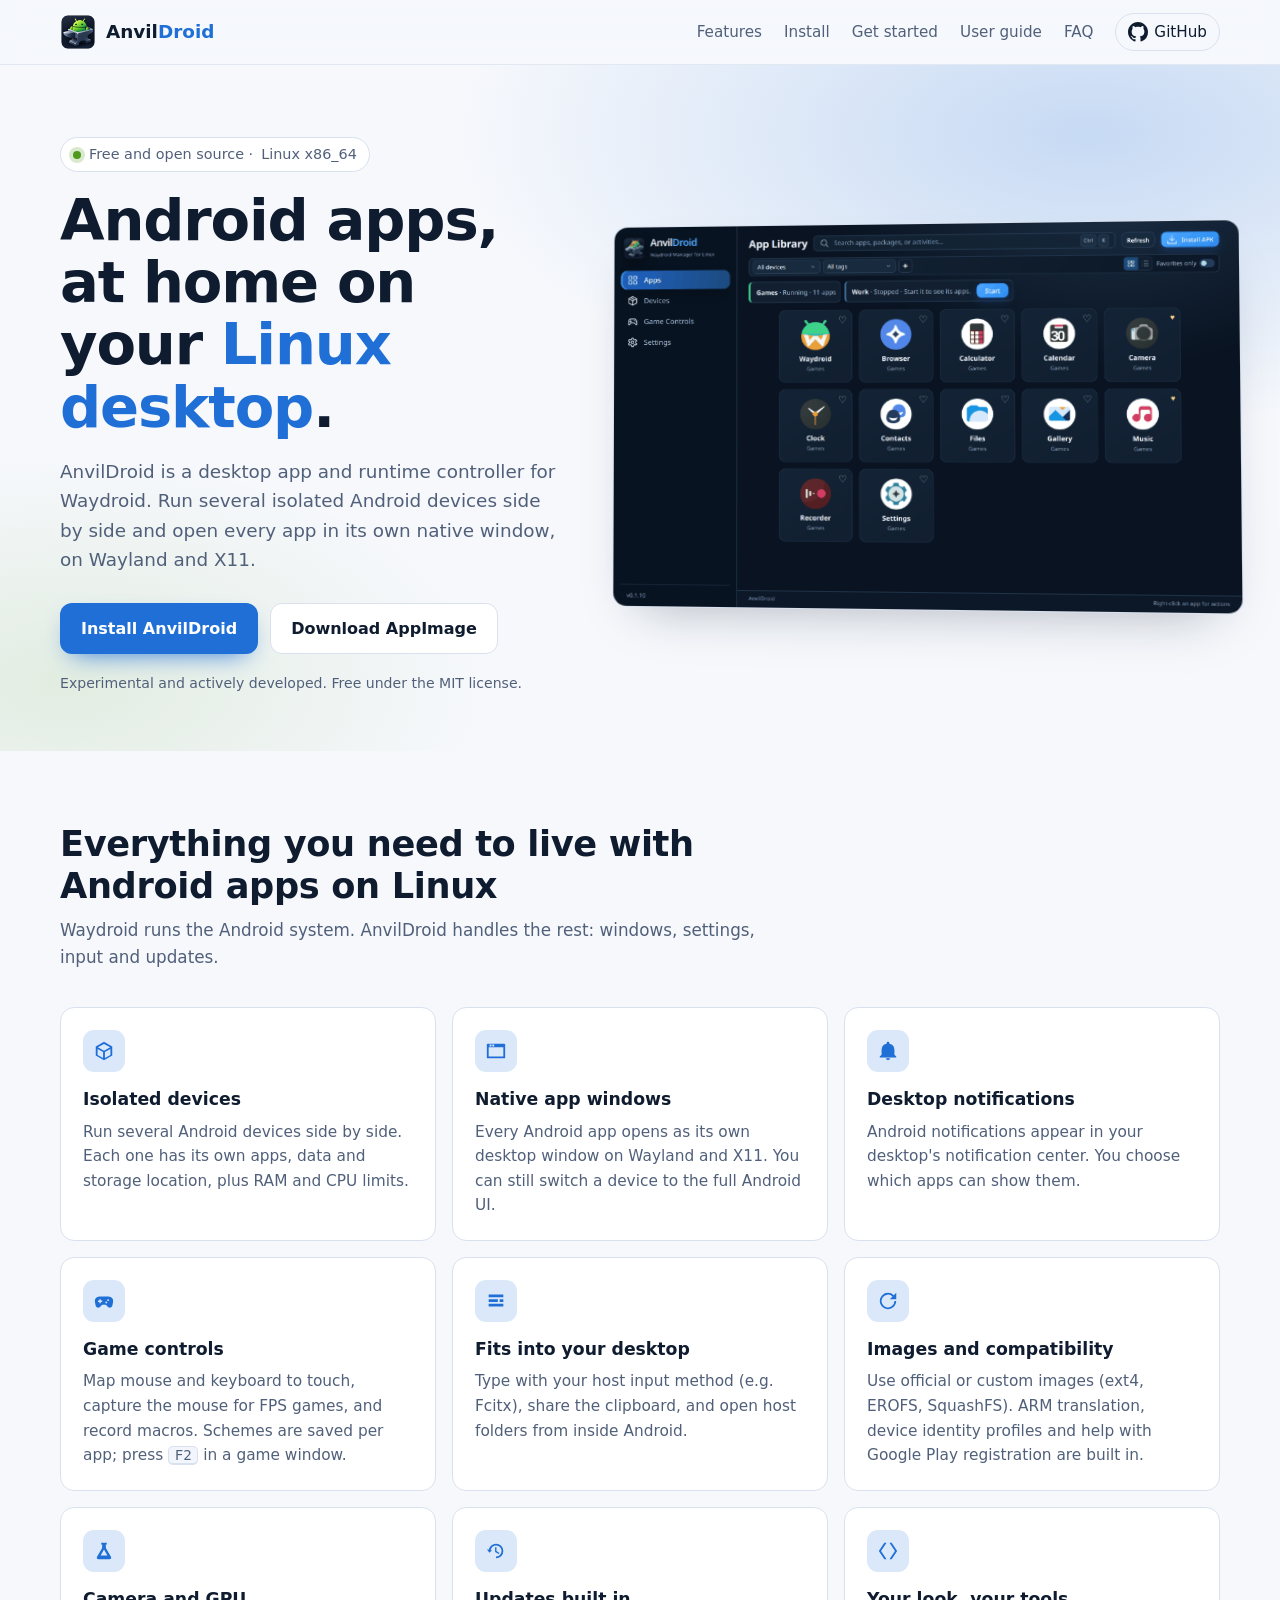
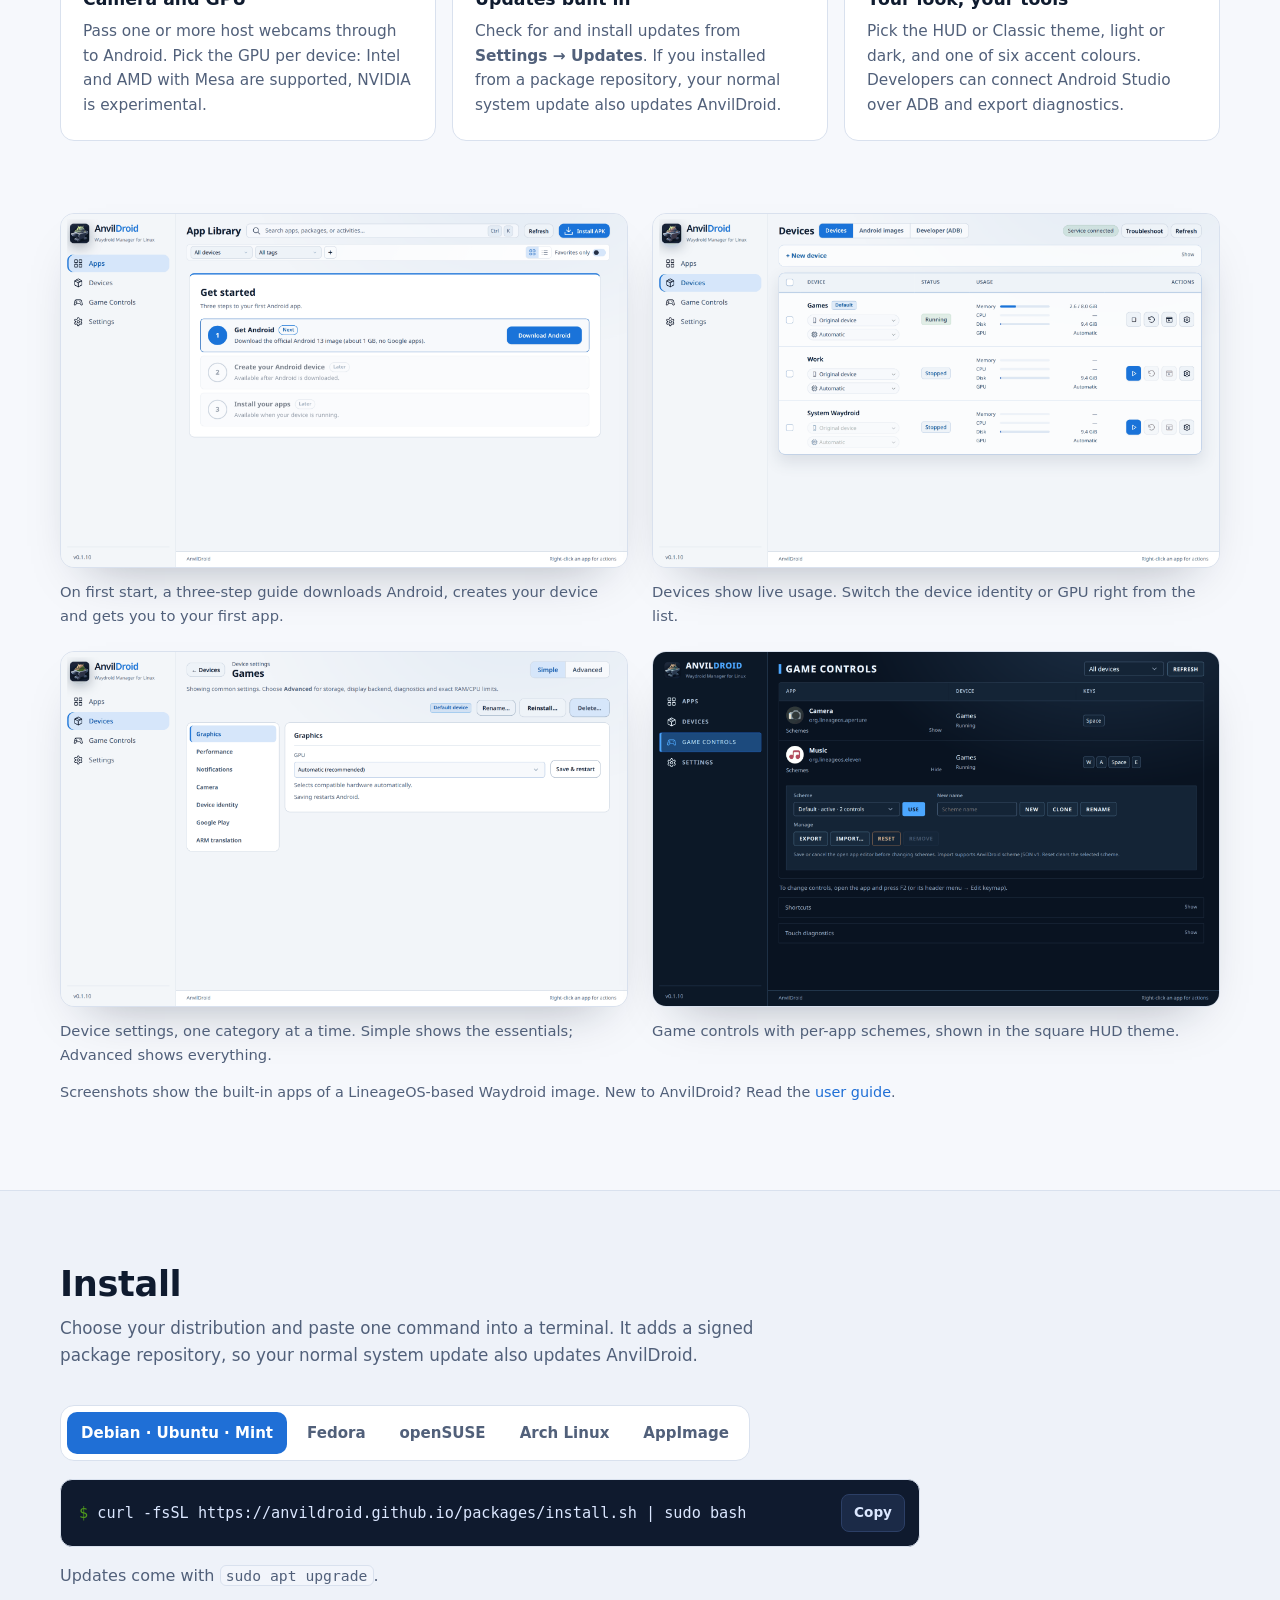
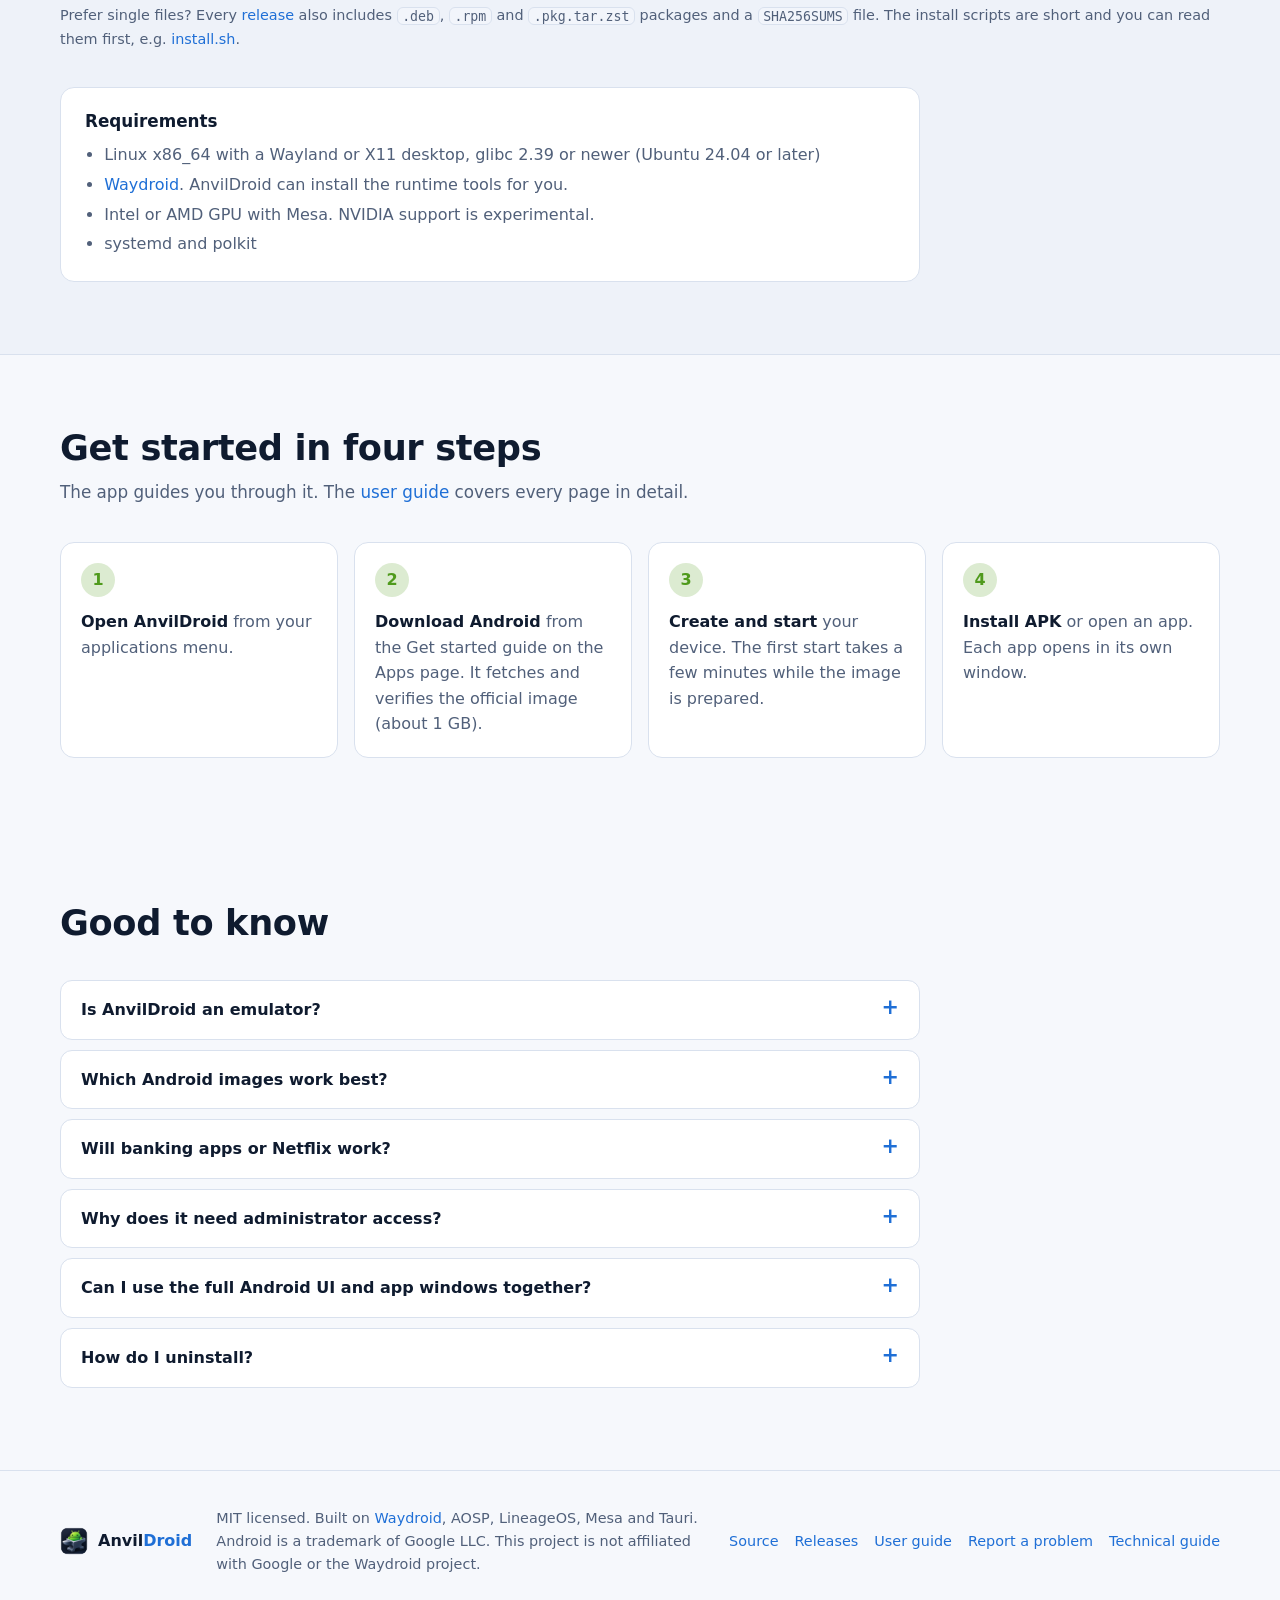
==== commit 4fa2931d: "HUD is the default theme" ====
--- a/index.html
+++ b/index.html
@@ -111,7 +111,7 @@
           <article class="feature">
             <div class="ico" aria-hidden="true"><svg viewBox="0 0 24 24"><path d="M8 3 2 12l6 9h2.4l-6-9 6-9H8Zm5.6 0 6 9-6 9H16l6-9-6-9h-2.4Z"/></svg></div>
             <h3>Your look, your tools</h3>
-            <p>Pick the Classic or HUD theme, light or dark, and one of six accent colours. Developers can connect Android Studio over ADB and export diagnostics.</p>
+            <p>Pick the HUD or Classic theme, light or dark, and one of six accent colours. Developers can connect Android Studio over ADB and export diagnostics.</p>
           </article>
         </div>
       </div>
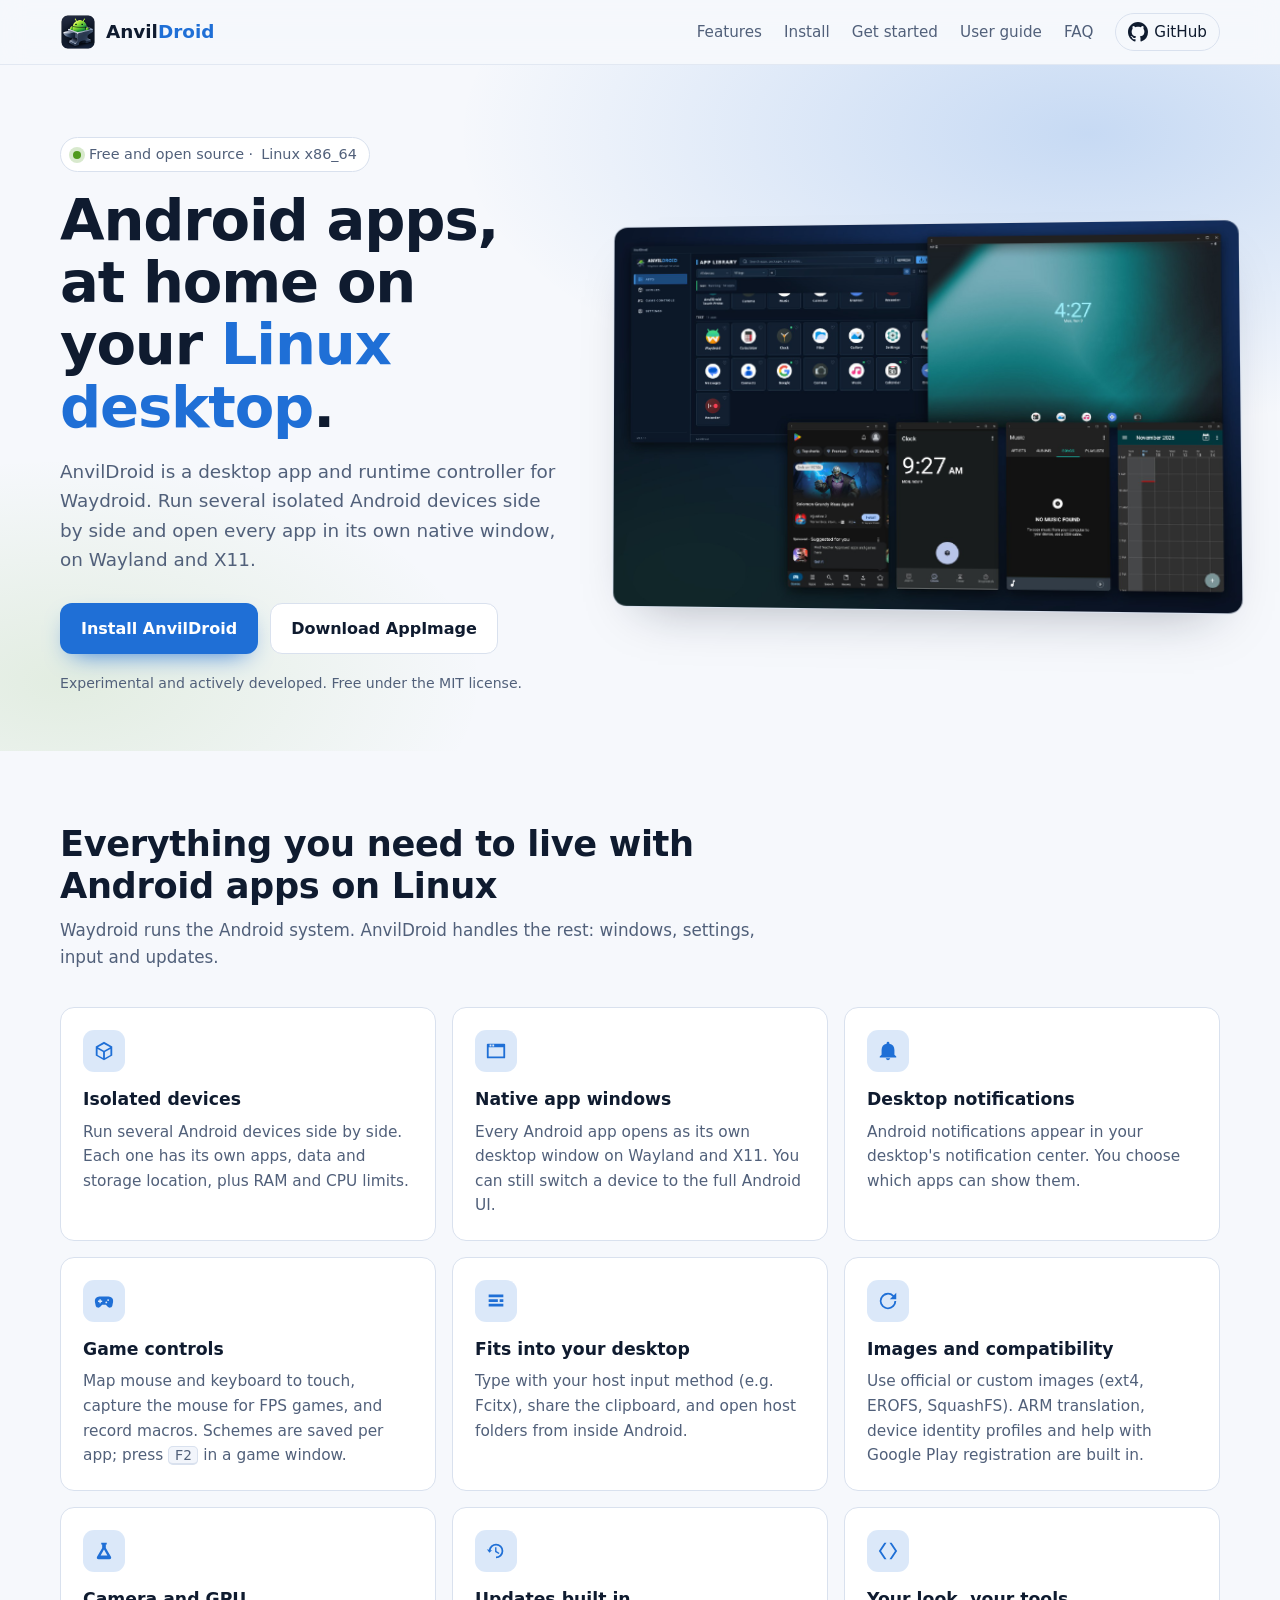
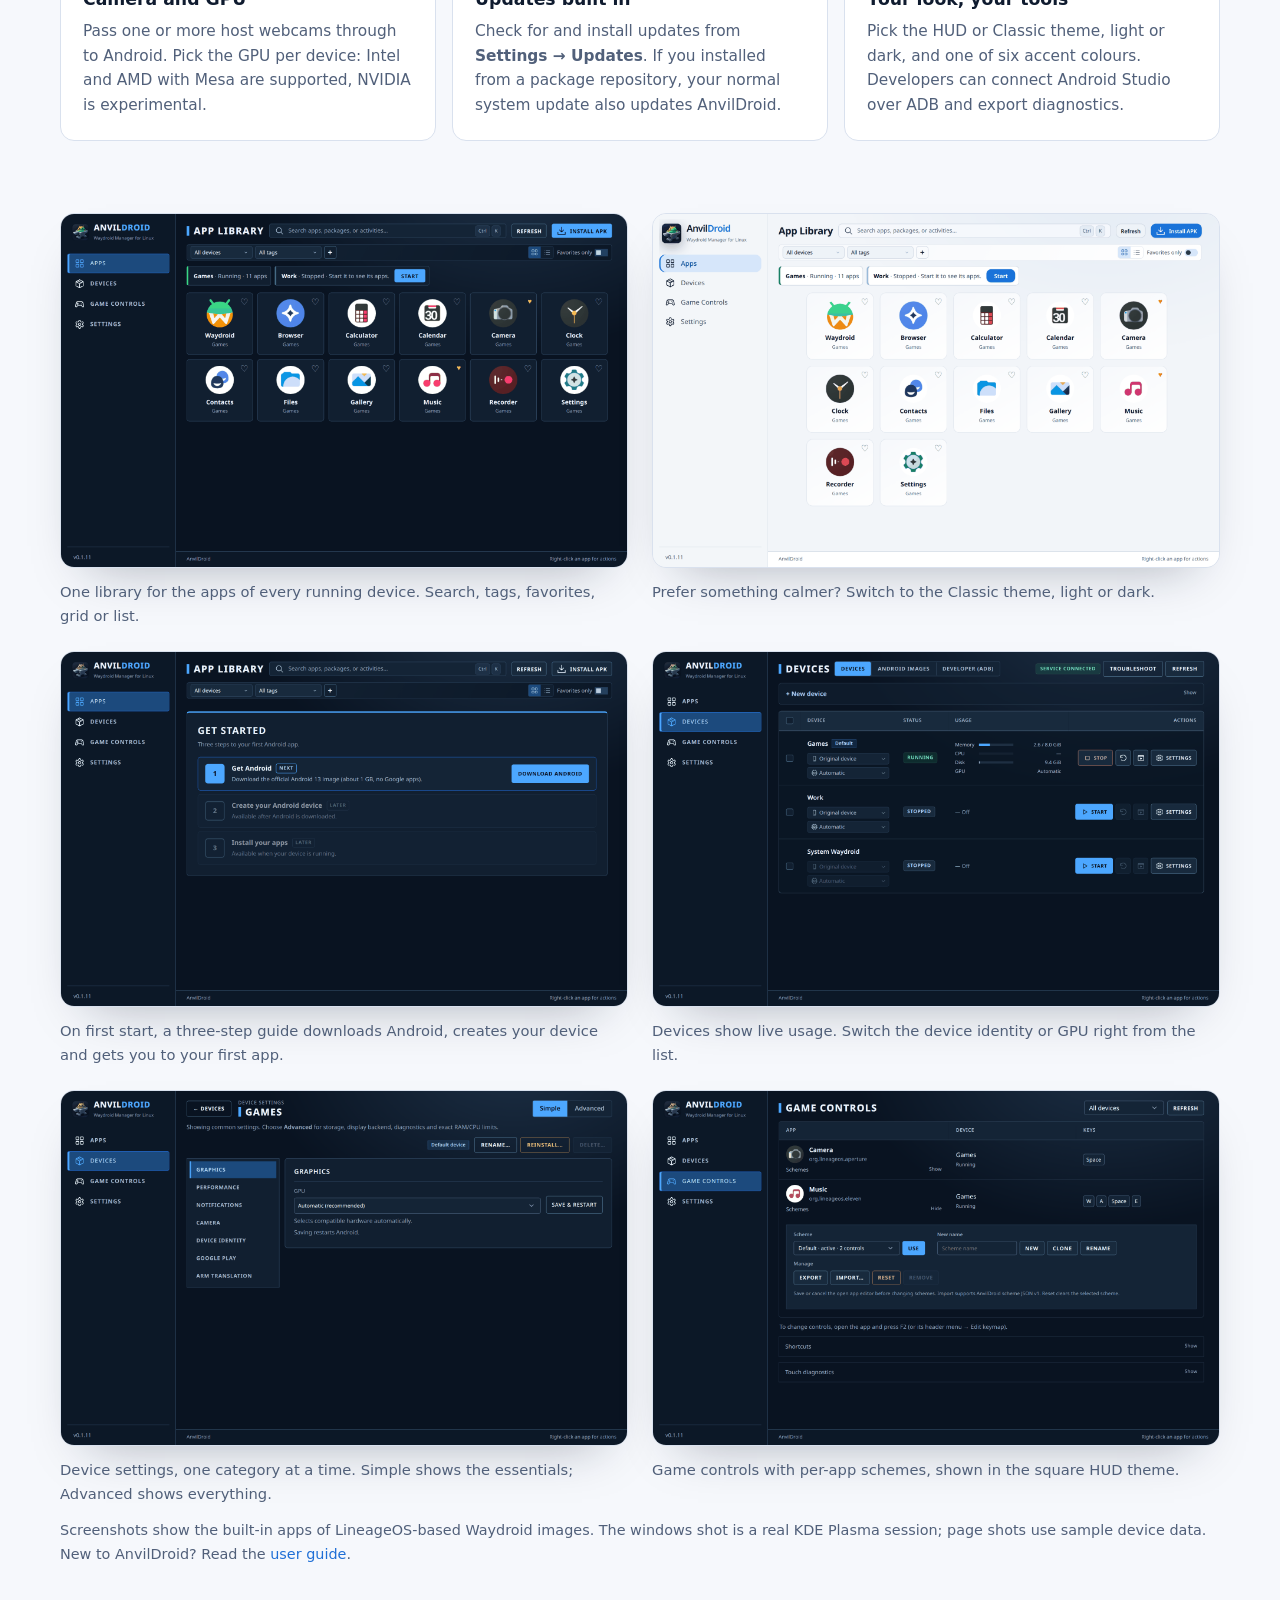
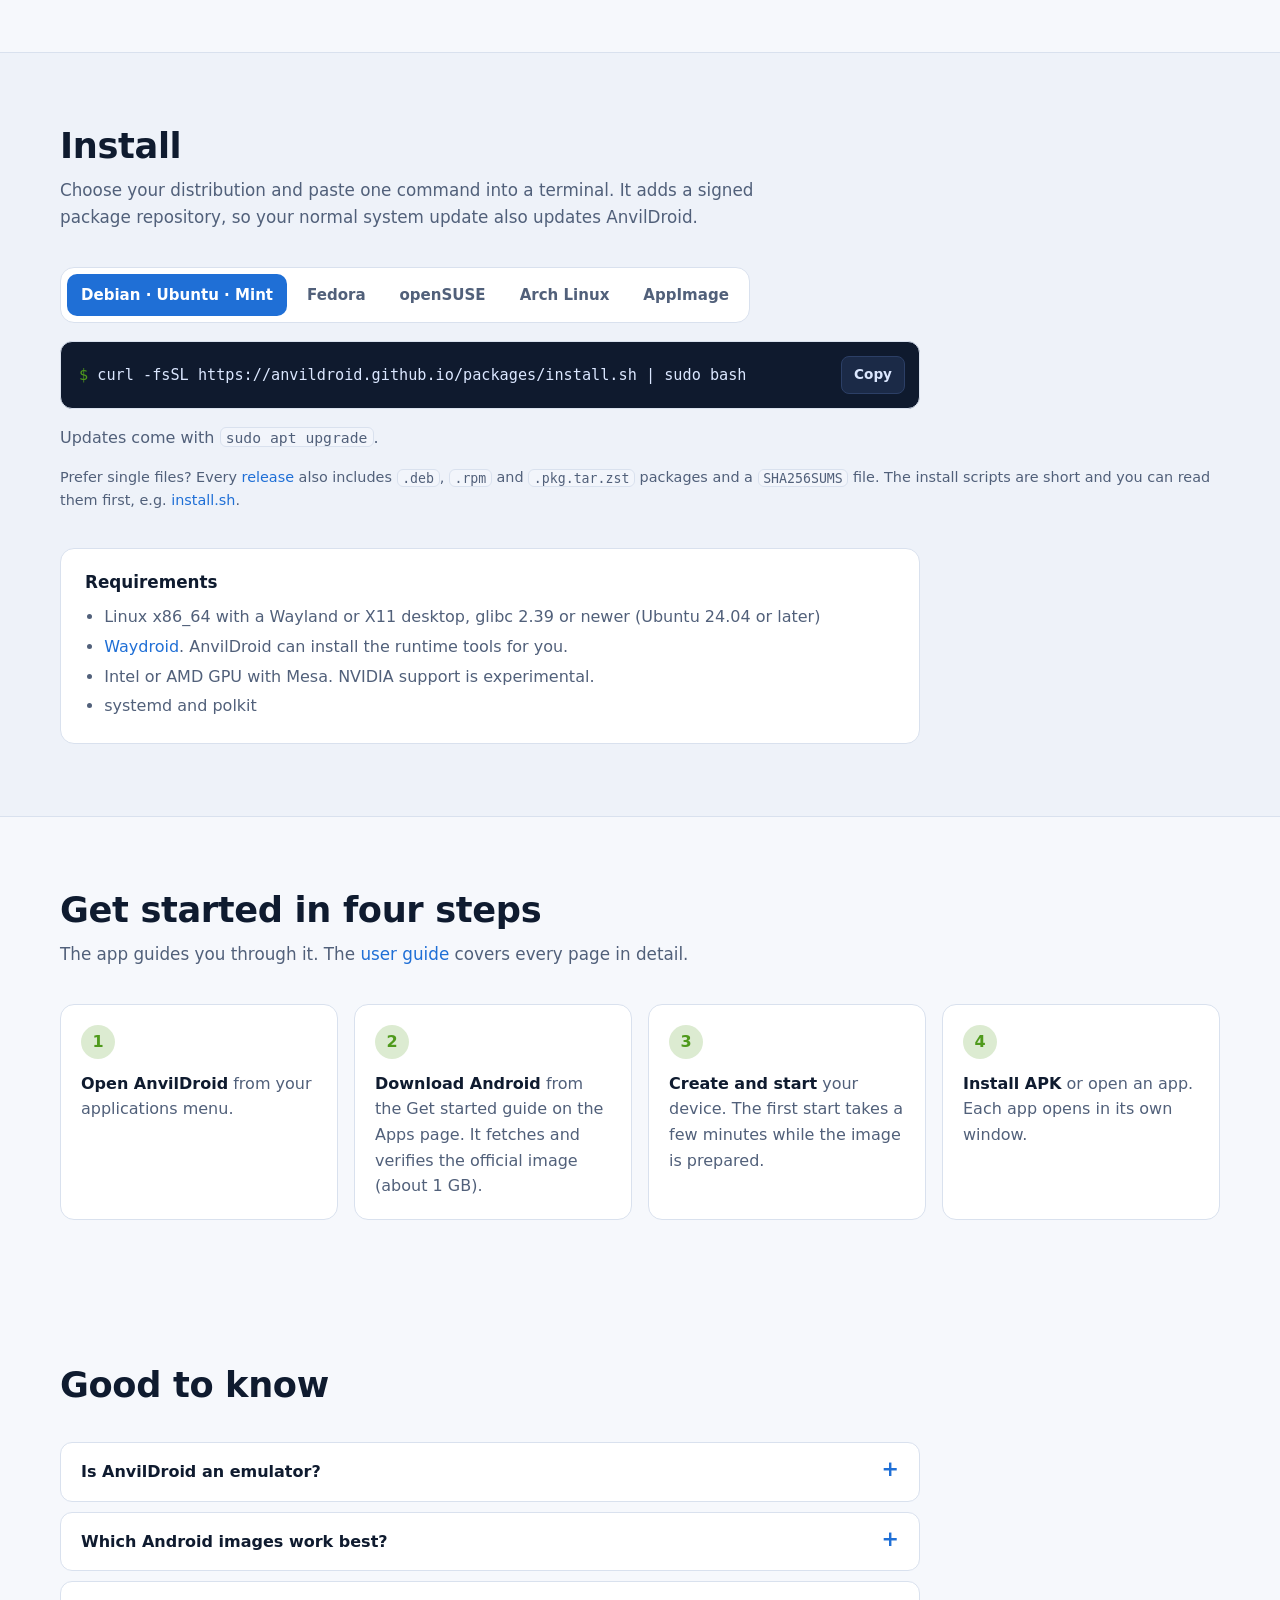
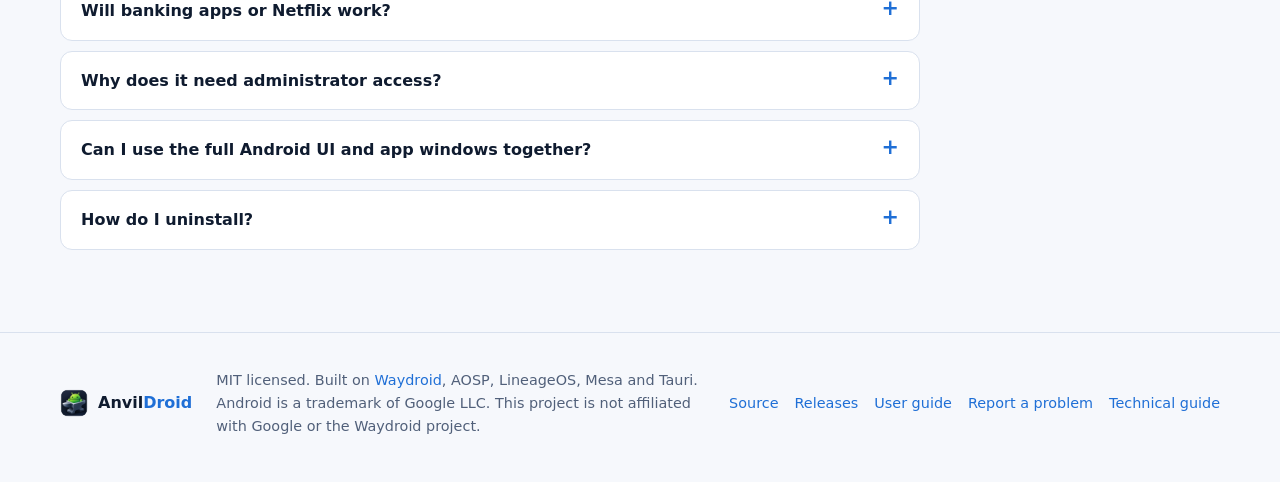
==== commit 5b085361: "HUD screenshots and a real multi-window hero Hero shows real Android windows from two devices; galle" ====
--- a/index.html
+++ b/index.html
@@ -12,7 +12,7 @@
   <meta property="og:title" content="AnvilDroid — Android apps on the Linux desktop">
   <meta property="og:description" content="Isolated Android devices, native app windows on Wayland and X11, notifications and game controls. Built on Waydroid.">
   <meta property="og:url" content="https://anvildroid.github.io/">
-  <meta property="og:image" content="https://anvildroid.github.io/assets/apps.png">
+  <meta property="og:image" content="https://anvildroid.github.io/assets/app-windows.jpg">
   <meta name="twitter:card" content="summary_large_image">
   <link rel="stylesheet" href="style.css">
   <script defer src="script.js"></script>
@@ -56,7 +56,7 @@
           <p class="note">Experimental and actively developed. Free under the MIT license.</p>
         </div>
         <figure class="shot hero-shot">
-          <img src="assets/apps.png" alt="AnvilDroid app library showing Android apps from a running device" width="1920" height="1200">
+          <img src="assets/app-windows.jpg" alt="Android apps in their own desktop windows next to AnvilDroid: Play Store, Clock, Music and Calendar from one device, the full Android UI of a second device" width="1920" height="1200">
         </figure>
       </div>
     </section>
@@ -120,6 +120,14 @@
     <section class="section gallery-section" aria-label="Screenshots">
       <div class="wrap gallery">
         <figure class="shot">
+          <img src="assets/apps.png" alt="App library with the apps of every running device, HUD theme" loading="lazy" width="1920" height="1200">
+          <figcaption>One library for the apps of every running device. Search, tags, favorites, grid or list.</figcaption>
+        </figure>
+        <figure class="shot">
+          <img src="assets/theme-classic.png" alt="App library in the Classic theme, light mode" loading="lazy" width="1920" height="1200">
+          <figcaption>Prefer something calmer? Switch to the Classic theme, light or dark.</figcaption>
+        </figure>
+        <figure class="shot">
           <img src="assets/quick-start.png" alt="Get started guide: download Android, create a device, install apps" loading="lazy" width="1920" height="1200">
           <figcaption>On first start, a three-step guide downloads Android, creates your device and gets you to your first app.</figcaption>
         </figure>
@@ -136,7 +144,7 @@
           <figcaption>Game controls with per-app schemes, shown in the square HUD theme.</figcaption>
         </figure>
       </div>
-      <p class="wrap fine">Screenshots show the built-in apps of a LineageOS-based Waydroid image. New to AnvilDroid? Read the <a href="guide.html">user guide</a>.</p>
+      <p class="wrap fine">Screenshots show the built-in apps of LineageOS-based Waydroid images. The windows shot is a real KDE Plasma session; page shots use sample device data. New to AnvilDroid? Read the <a href="guide.html">user guide</a>.</p>
     </section>
 
     <section id="install" class="section install-section">
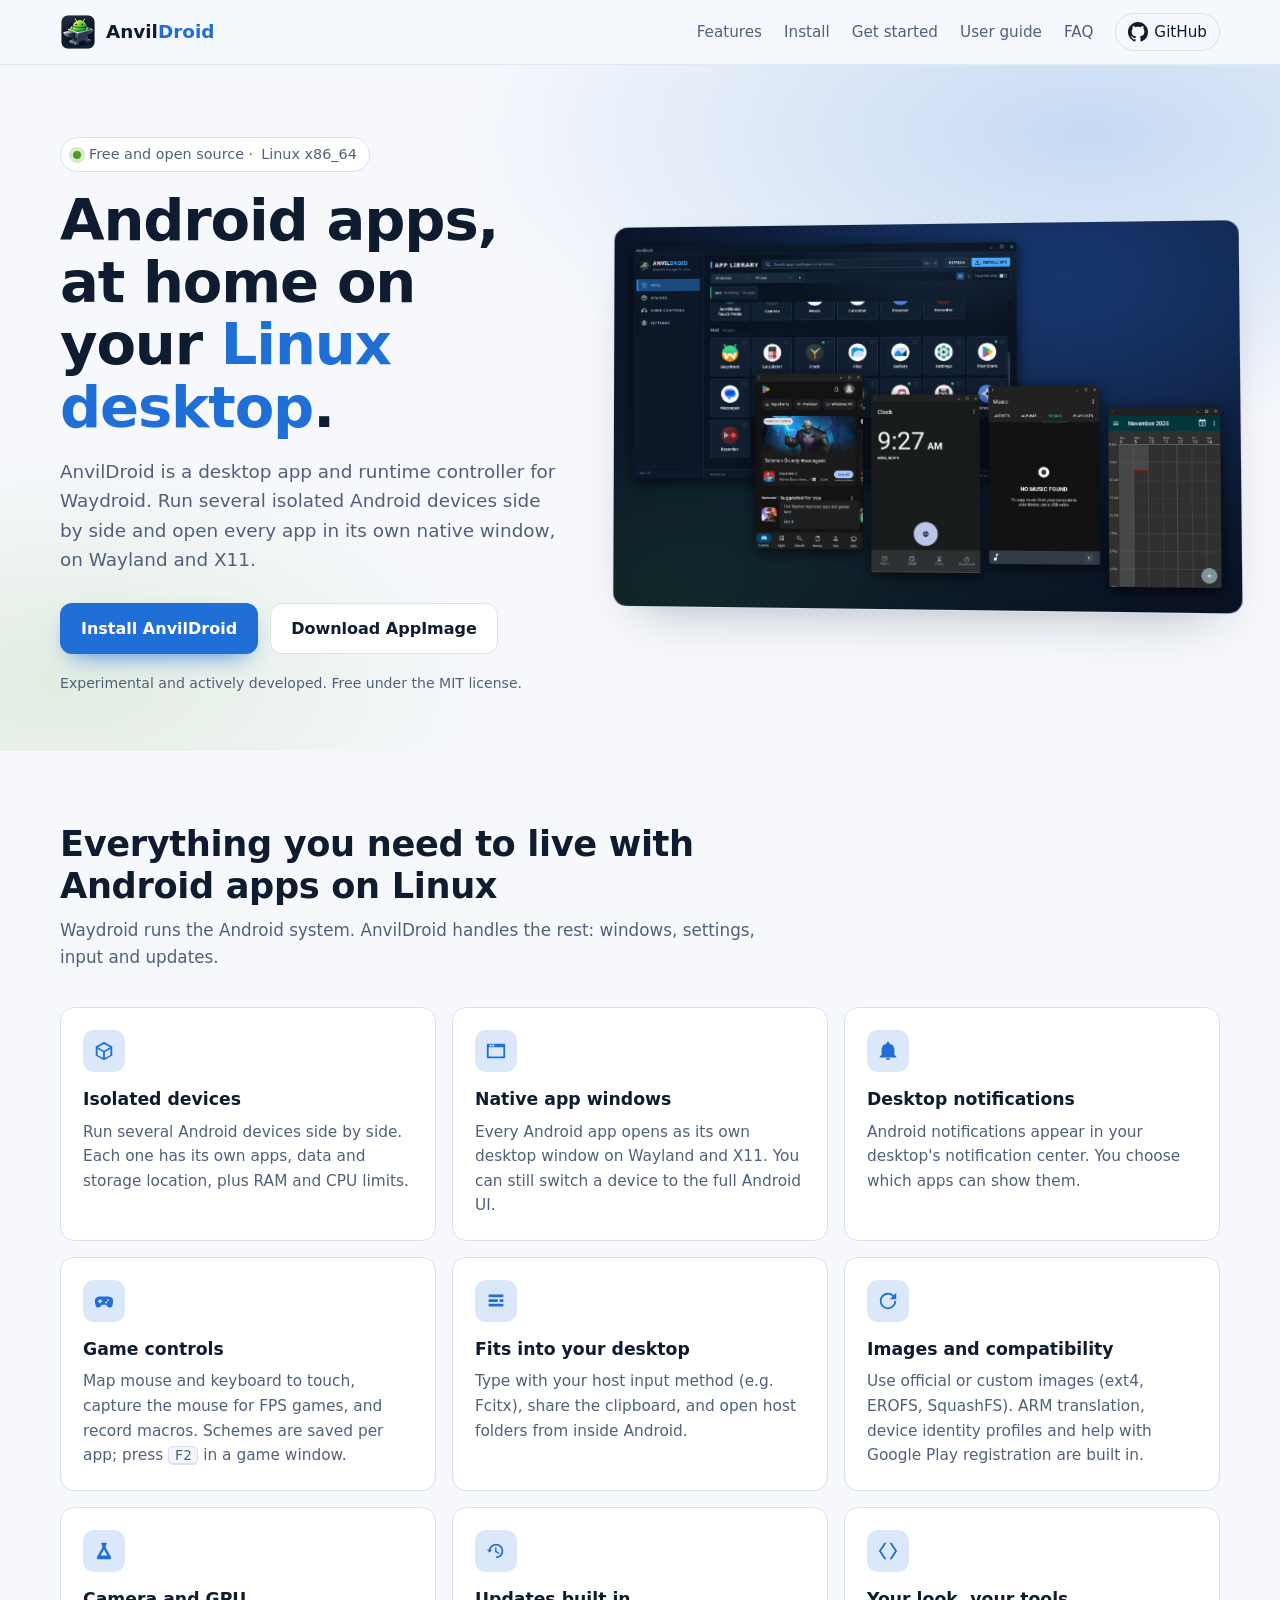
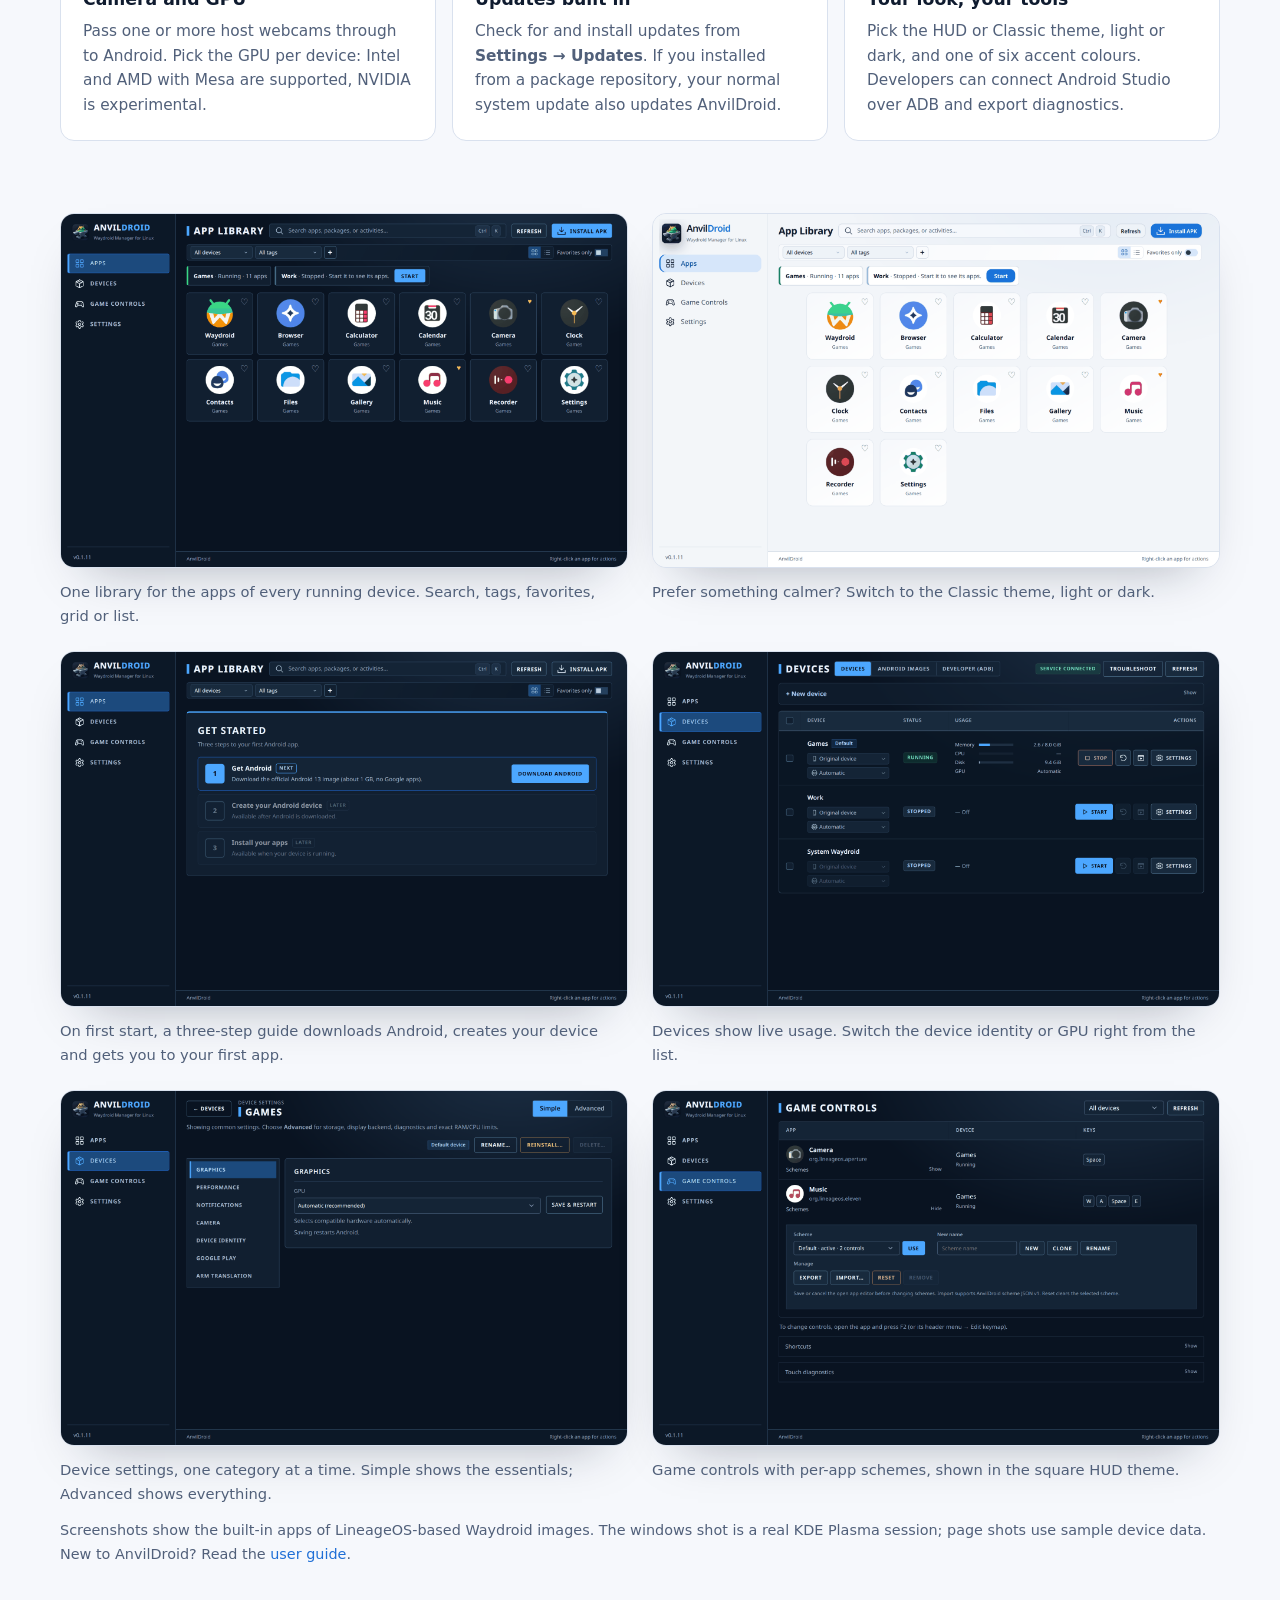
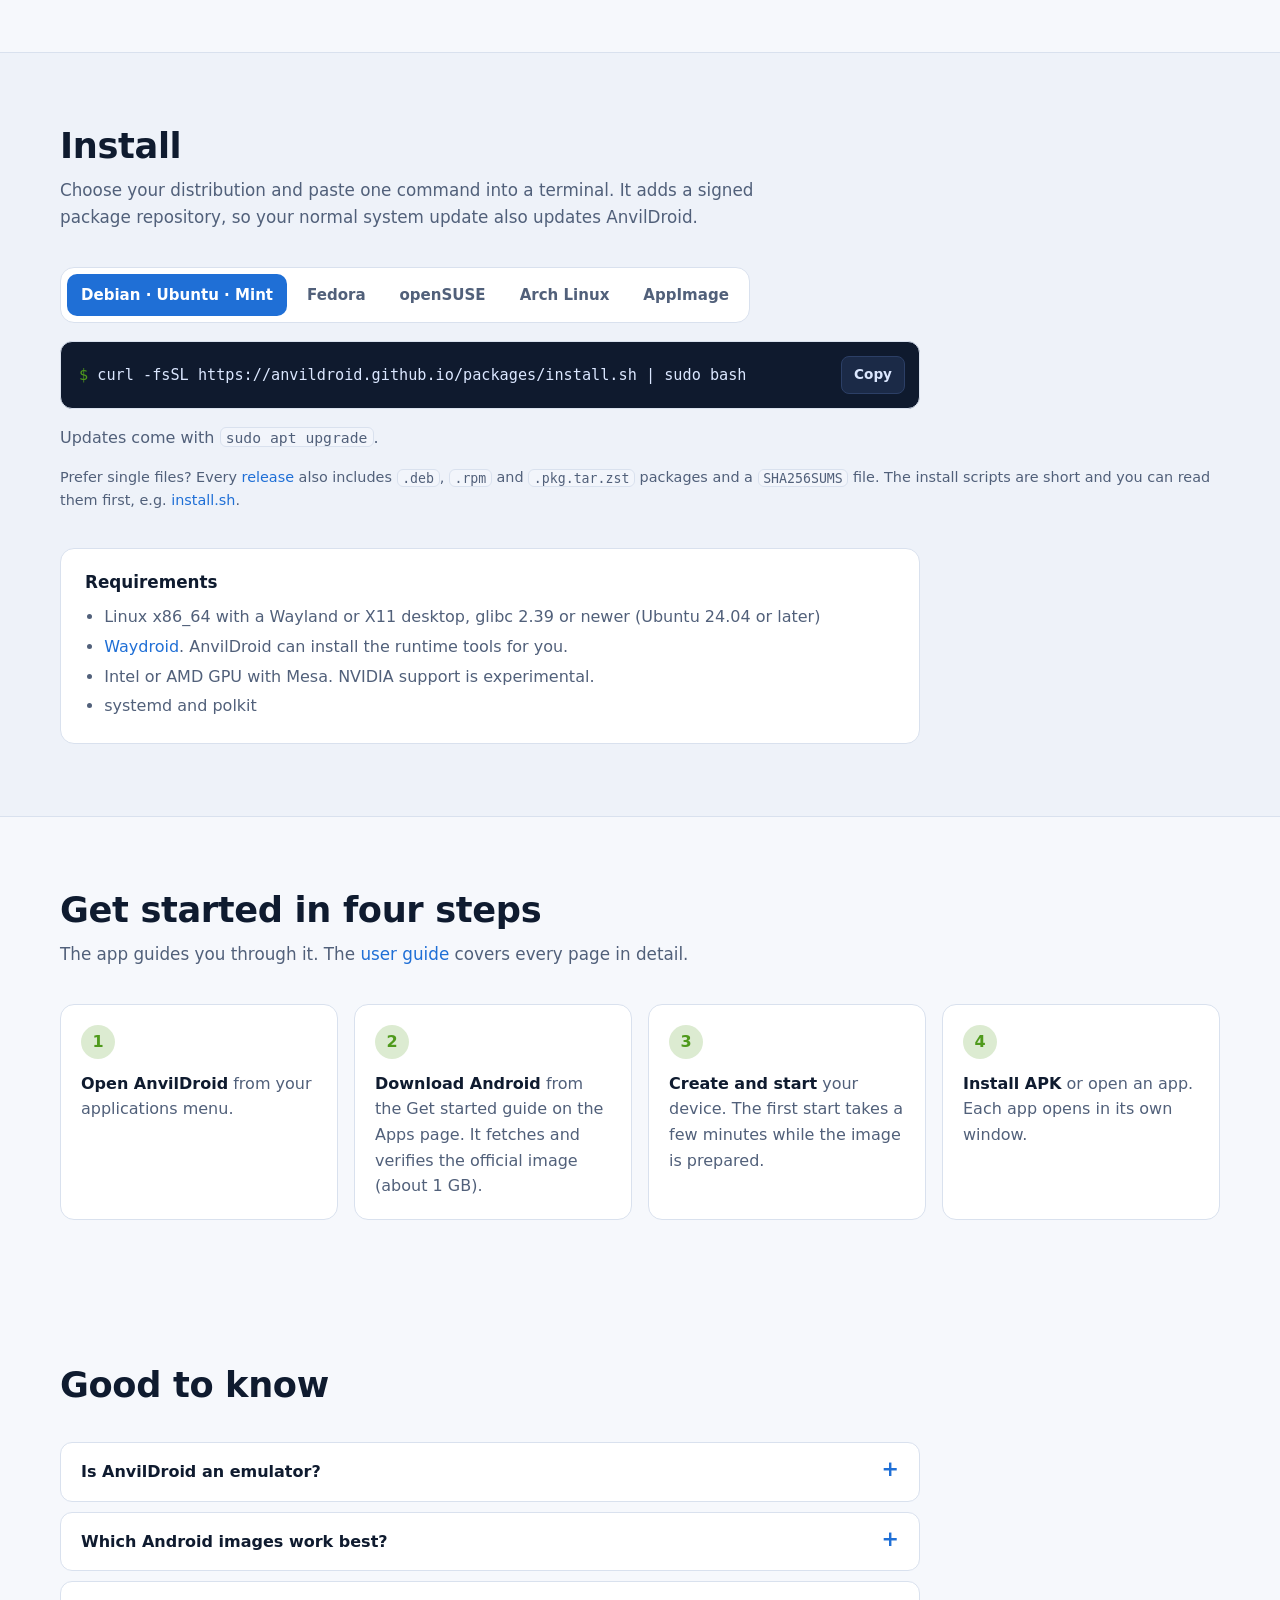
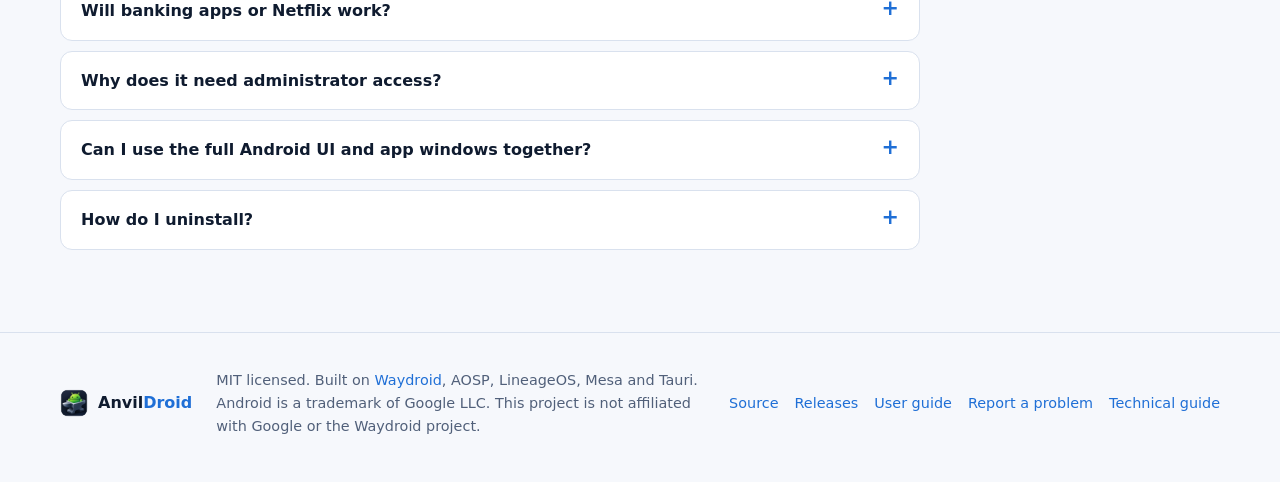
==== commit 69ca5933: "Multi-window hero without the full Android UI A device shows app windows or the full Android UI, not" ====
--- a/index.html
+++ b/index.html
@@ -56,7 +56,7 @@
           <p class="note">Experimental and actively developed. Free under the MIT license.</p>
         </div>
         <figure class="shot hero-shot">
-          <img src="assets/app-windows.jpg" alt="Android apps in their own desktop windows next to AnvilDroid: Play Store, Clock, Music and Calendar from one device, the full Android UI of a second device" width="1920" height="1200">
+          <img src="assets/app-windows.jpg" alt="Play Store, Clock, Music and Calendar in their own desktop windows next to AnvilDroid" width="1920" height="1200">
         </figure>
       </div>
     </section>
